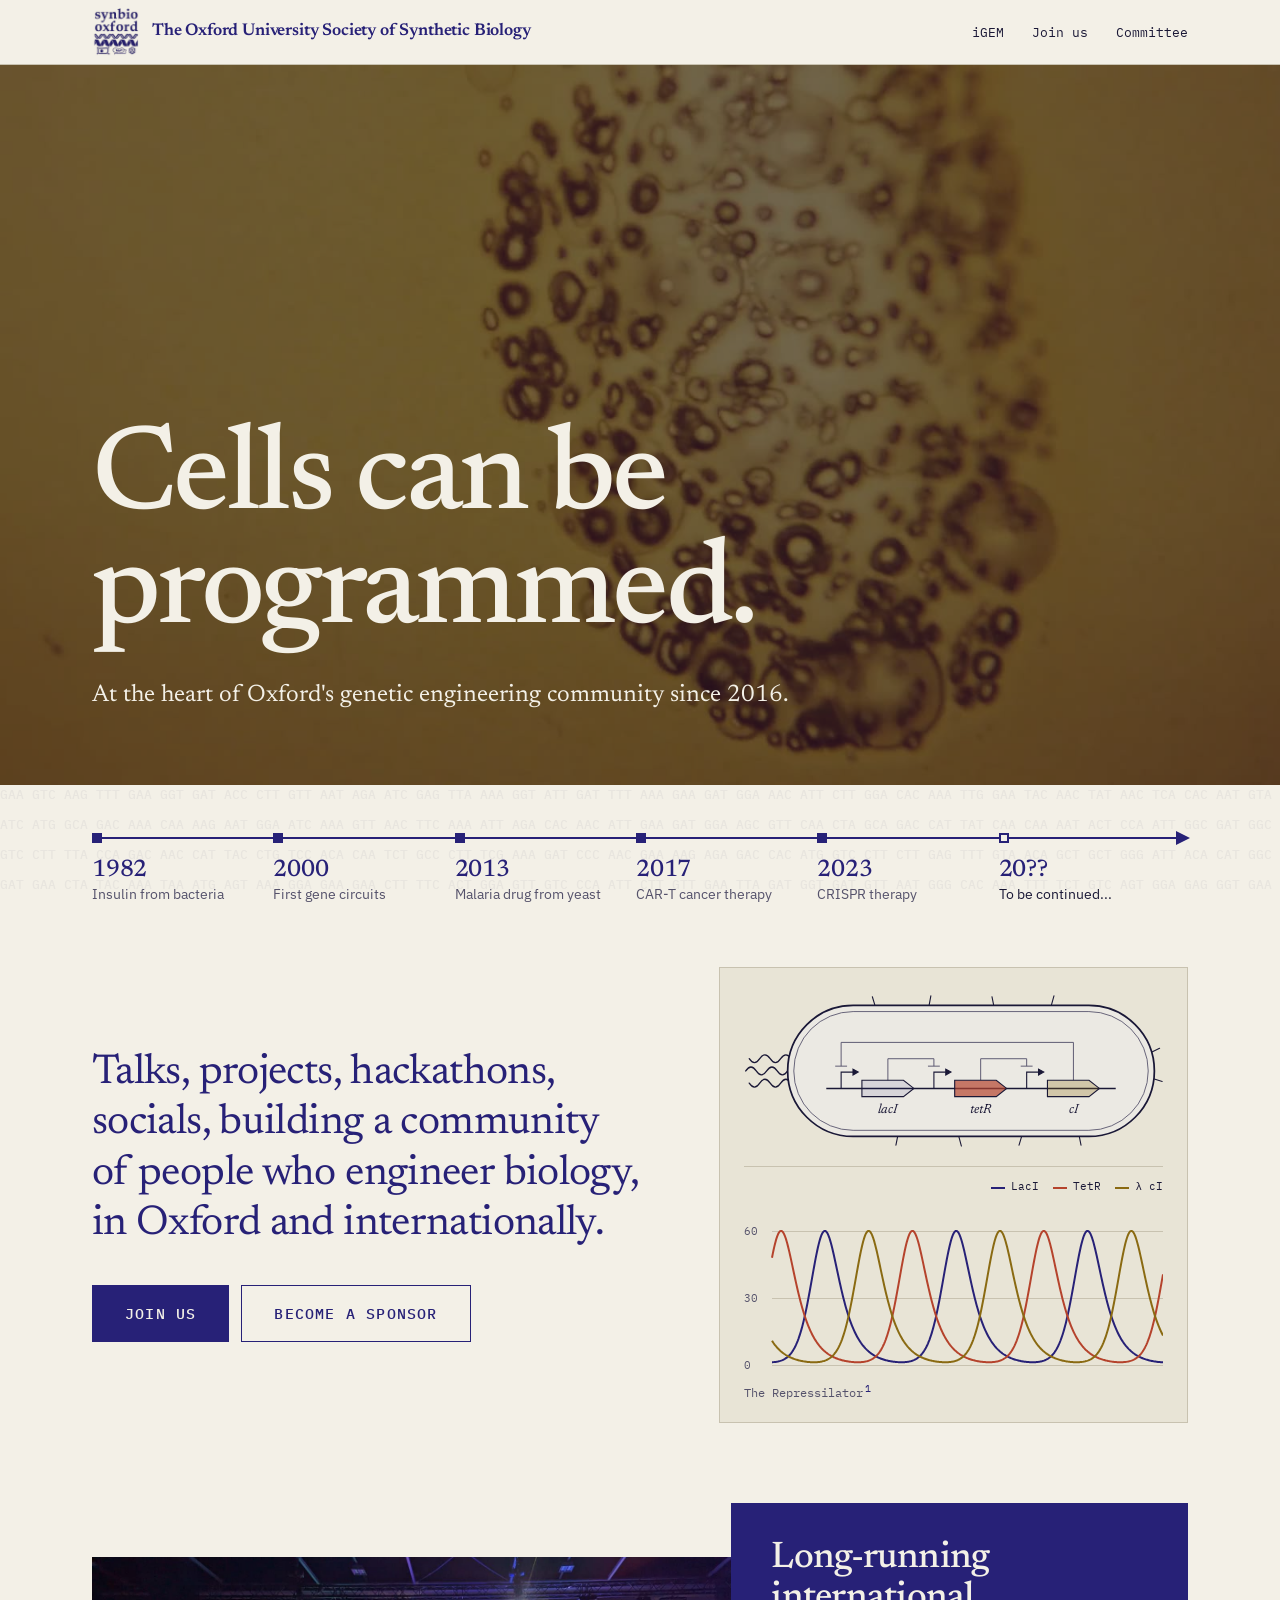
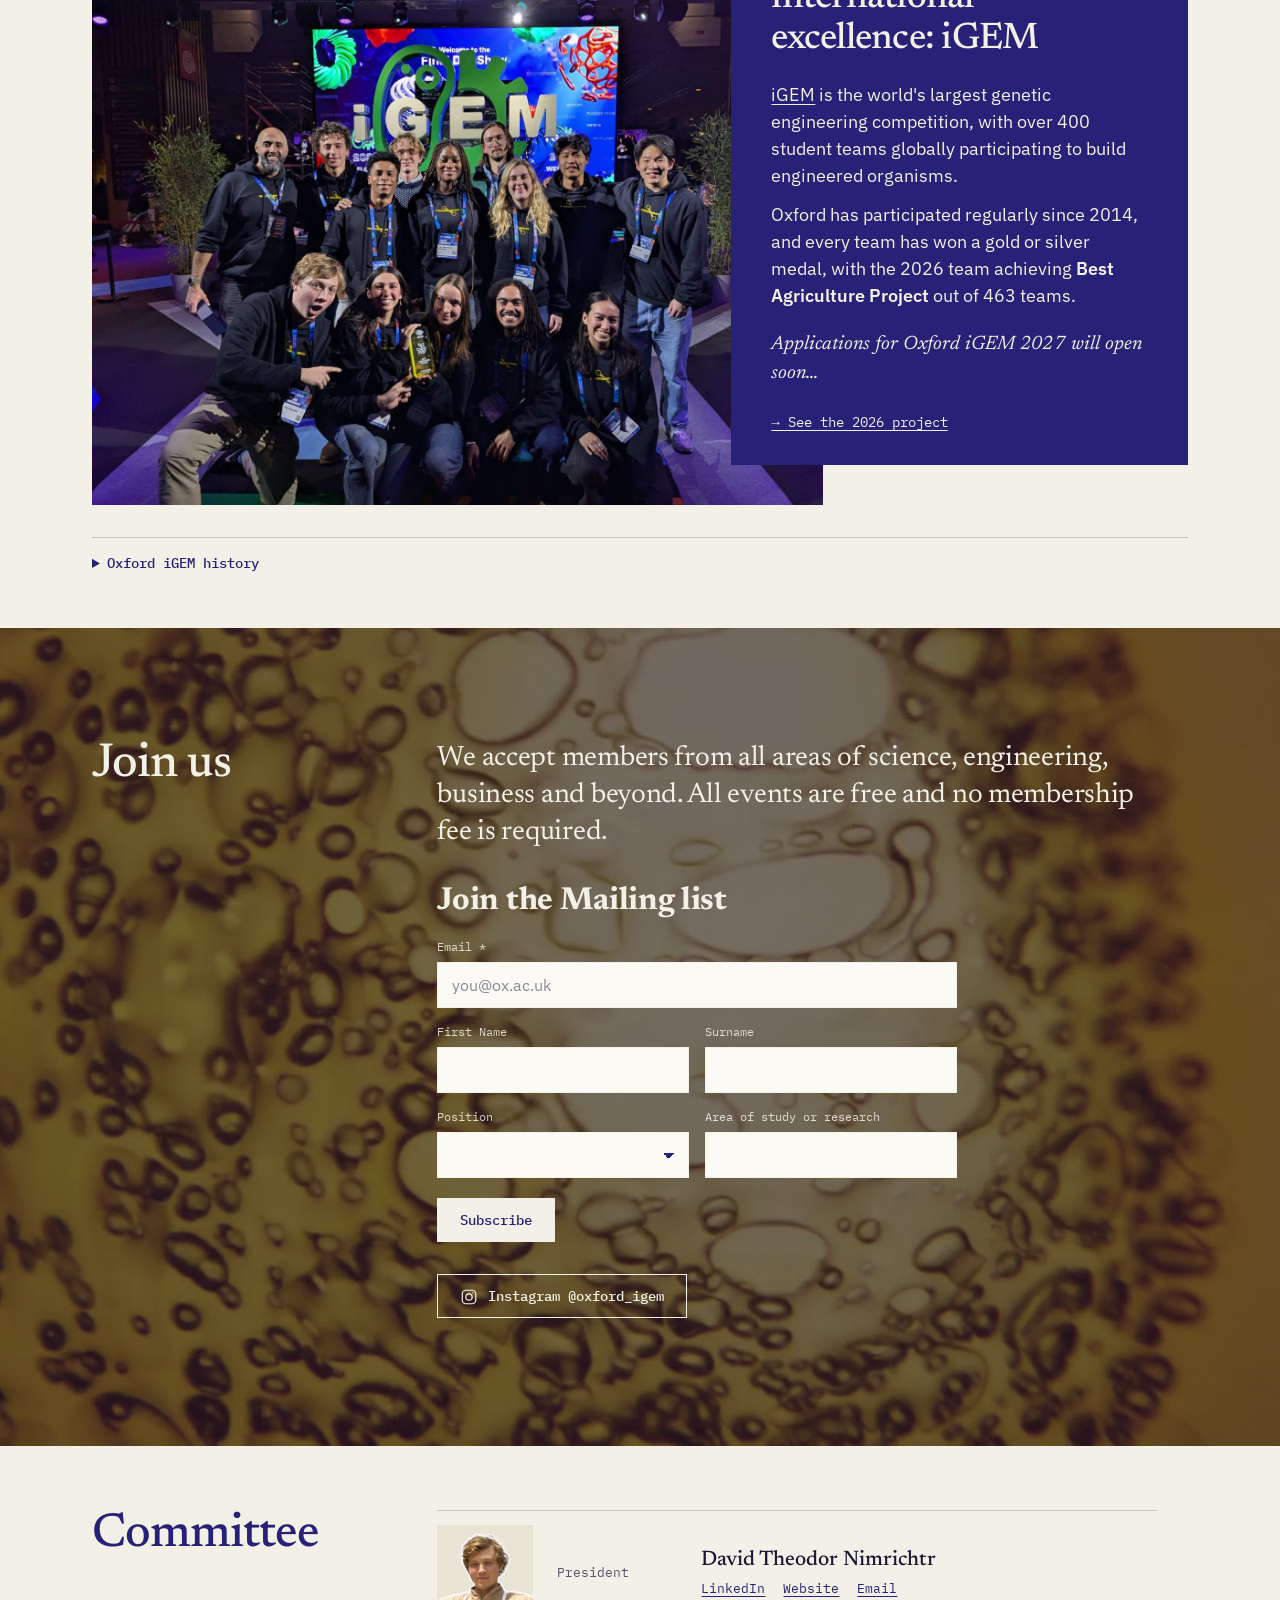
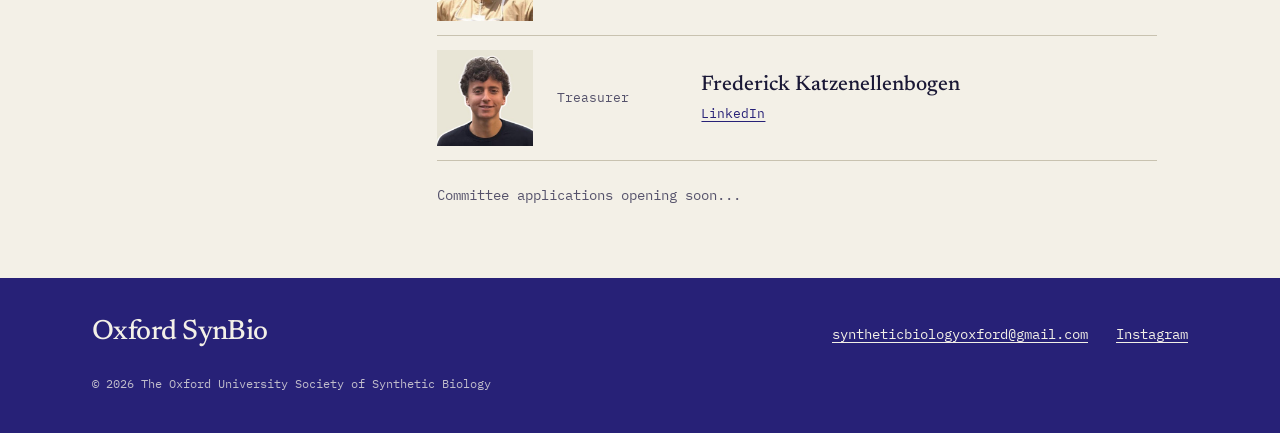
==== index.html @ 24c43929 "Add the President's email link Co-Authored-By: Claude Fable 5.2 <noreply@anthropic.com>" ====
<!doctype html>
<html lang="en-GB">
<head>
<meta charset="utf-8">
<meta name="viewport" content="width=device-width, initial-scale=1">
<title>Oxford SynBio | The Oxford University Society of Synthetic Biology</title>
<meta name="description" content="Oxford SynBio has been at the heart of Oxford's genetic engineering community since 2016. Talks, hackathons, socials and iGEM.">
<meta name="theme-color" content="#f3f0e7">
<meta property="og:title" content="Oxford SynBio">
<meta property="og:description" content="The Oxford University Society of Synthetic Biology.">
<meta property="og:type" content="website">
<meta property="og:url" content="https://oxfordsynbio.github.io/">
<meta property="og:image" content="https://oxfordsynbio.github.io/assets/img/logo.jpg">
<link rel="icon" href="assets/img/favicon.png">
<link rel="apple-touch-icon" href="assets/img/apple-touch-icon.png">
<link rel="preload" href="assets/fonts/newsreader-latin-wght-normal.woff2" as="font" type="font/woff2" crossorigin>
<link rel="stylesheet" href="styles.css">
</head>
<body>

<!-- Background: the gene for green fluorescent protein. See main.js. -->
<canvas id="genome" aria-hidden="true"></canvas>

<a class="skip" href="#main">Skip to content</a>

<header class="top" id="topbar">
  <div class="wrap top-in">
    <a class="brand" href="#top" aria-label="The Oxford University Society of Synthetic Biology, back to top">
      <img src="assets/img/logo.jpg" width="48" height="48" alt="">
      <span>The Oxford University Society of Synthetic Biology</span>
    </a>
    <nav aria-label="Sections">
      <a href="#igem">iGEM</a>
      <a href="#join">Join<span class="wide"> us</span></a>
      <a href="#committee">Committee</a>
    </nav>
  </div>
</header>

<main id="main">

<!-- ============================== HERO ============================== -->
<section class="band" id="top">
  <!-- The reel: seven short clips cut together, 14 seconds, no sound. Built from the footage in assets/stock-vids. -->
  <video class="band-video" autoplay muted loop playsinline preload="auto" poster="assets/video/reel-poster.jpg" aria-hidden="true" tabindex="-1">
    <source src="assets/video/reel-small.mp4" type="video/mp4" media="(max-width: 760px)">
    <source src="assets/video/reel.mp4" type="video/mp4">
  </video>
  <div class="hero wrap">
    <h1>Cells can be programmed.</h1>
    <p class="lede">At the heart of Oxford's genetic engineering community since 2016.</p>
  </div>
</section>

<!-- ============================== TIMELINE ============================== -->
<section class="timeline wrap">
  <ol class="ledger" aria-label="Milestones in engineered biology">
    <li><b>1982</b><span>Insulin from bacteria</span></li>
    <li><b>2000</b><span>First gene circuits</span></li>
    <li><b>2013</b><span>Malaria drug from yeast</span></li>
    <li><b>2017</b><span>CAR-T cancer therapy</span></li>
    <li><b>2023</b><span>CRISPR therapy</span></li>
    <li><b>20??</b><span>To be continued...</span></li>
  </ol>
</section>

<!-- ============================== WHAT WE DO ============================== -->
<section class="intro wrap">
  <div class="pitch">
    <p>Talks, projects, hackathons, socials, building a community of people who engineer biology, in Oxford and internationally.</p>
    <p class="pitch-actions">
      <a class="btn btn-solid btn-big" href="#join">Join us</a>
      <a class="btn btn-big" href="mailto:syntheticbiologyoxford@gmail.com?subject=Sponsoring%20Oxford%20SynBio">Become a sponsor</a>
    </p>
  </div>

  <!-- An E. coli cell carrying the repressilator, a three-gene clock. The plot below it is the real model, solved live by main.js. -->
  <figure class="fig" id="repressilator">
    <svg class="circuit" viewBox="0 0 480 190" role="img" aria-labelledby="circ-title">
      <title id="circ-title">An E. coli cell carrying a three-gene circuit: lacI switches off tetR, tetR switches off cI, and cI switches off lacI, so the cell oscillates.</title>
      <!-- flagella -->
      <g class="flagella">
        <path d="M54 81 q-6 -9 -12 0 t-12 0 t-12 0 t-12 0"/>
        <path d="M50 95 q-6 9 -12 0 t-12 0 t-12 0 t-12 0"/>
        <path d="M54 109 q-6 -9 -12 0 t-12 0 t-12 0 t-12 0"/>
      </g>
      <!-- pili -->
      <g class="pili">
        <path d="M150 20 l-3 -10"/><path d="M212 20 l2 -11"/><path d="M286 20 l-2 -10"/><path d="M352 20 l3 -11"/>
        <path d="M176 170 l-2 10"/><path d="M246 170 l3 11"/><path d="M318 170 l-3 10"/><path d="M384 170 l2 10"/>
        <path d="M466 74 l10 -5"/><path d="M469 104 l10 3"/>
      </g>
      <!-- cell: the fill follows the simulated LacI level -->
      <path class="cell-wall" d="M125 20 H395 A75 75 0 0 1 395 170 H125 A75 75 0 0 1 125 20 Z"/>
      <path class="cell-fill" id="cell-fill" d="M125 20 H395 A75 75 0 0 1 395 170 H125 A75 75 0 0 1 125 20 Z"/>
      <path class="cell-inner" d="M125 27 H395 A68 68 0 0 1 395 163 H125 A68 68 0 0 1 125 27 Z"/>
      <!-- the circuit inside it -->
      <g transform="translate(90 47) scale(0.85)">
        <g class="rep">
          <path d="M88 69 V40 H150 V50"/><path d="M142 50 H158"/>
          <path d="M213 69 V40 H275 V50"/><path d="M267 50 H283"/>
          <path d="M338 69 V18 H25 V50"/><path d="M17 50 H33"/>
        </g>
        <path class="dna" d="M5 80 H395"/>
        <g class="prom">
          <path d="M25 80 V58 H41"/><path class="head" d="M41 54 L48 58 L41 62 Z"/>
          <path d="M150 80 V58 H166"/><path class="head" d="M166 54 L173 58 L166 62 Z"/>
          <path d="M275 80 V58 H291"/><path class="head" d="M291 54 L298 58 L291 62 Z"/>
        </g>
        <path class="cds s0" data-gene="0" d="M53 69 H109 L123 80 L109 91 H53 Z"/>
        <path class="cds s1" data-gene="1" d="M178 69 H234 L248 80 L234 91 H178 Z"/>
        <path class="cds s2" data-gene="2" d="M303 69 H359 L373 80 L359 91 H303 Z"/>
        <path class="cds-line" d="M53 69 H109 L123 80 L109 91 H53 Z"/>
        <path class="cds-line" d="M178 69 H234 L248 80 L234 91 H178 Z"/>
        <path class="cds-line" d="M303 69 H359 L373 80 L359 91 H303 Z"/>
        <g class="gene">
          <text x="88" y="113">lacI</text>
          <text x="213" y="113">tetR</text>
          <text x="338" y="113">cI</text>
        </g>
      </g>
    </svg>

    <div class="plot">
      <div class="plot-head">
        <span class="legend">
          <span class="key k0">LacI</span>
          <span class="key k1">TetR</span>
          <span class="key k2">λ cI</span>
        </span>
      </div>
      <canvas id="trace" height="170" aria-hidden="true"></canvas>
    </div>
    <figcaption>The Repressilator<sup><a href="https://doi.org/10.1038/35002125" aria-label="Reference 1: the original paper">1</a></sup></figcaption>
  </figure>
</section>

<!-- ============================== iGEM ============================== -->
<section class="igem wrap" id="igem">
  <div class="igem-top">
    <img src="assets/img/igem/2026-team-jamboree.jpg" width="1600" height="1204" alt="The 2026 Oxford iGEM team in front of the iGEM stage in Paris, holding the Best Agriculture Project trophy" loading="lazy">
    <div class="igem-card">
      <h2>Long-running international excellence: iGEM</h2>
      <p><a href="https://igem.org">iGEM</a> is the world's largest genetic engineering competition, with over 400 student teams globally participating to build engineered organisms.</p>
      <p>Oxford has participated regularly since 2014, and every team has won a gold or silver medal, with the 2026 team achieving <b>Best Agriculture Project</b> out of 463 teams.</p>
      <p class="igem-soon"><em>Applications for Oxford iGEM 2027 will open soon...</em></p>
      <p class="linkrow">
        <a href="https://2026.igem.wiki/oxford">→ See the 2026 project</a>
      </p>
    </div>
  </div>

  <!--
    RESULTS, newest first. One <tr> per team. Medals and prizes are taken from
    iGEM's own records (jamboree.igem.org/YEAR/results and old.igem.org/Results).
  -->
  <details class="history">
    <summary>Oxford iGEM history</summary>
    <table>
      <thead>
        <tr><th scope="col">Year</th><th scope="col">Project</th><th scope="col">Result</th></tr>
      </thead>
      <tbody>
        <tr><th scope="row">2026</th><td><a href="https://2026.igem.wiki/oxford/">NECTAR</a><span>A programmable RNA pesticide to protect honey bees from Varroa mites.</span></td><td>Silver medal<b>Best Agriculture Project</b></td></tr>
        <tr><th scope="row">2025</th><td><a href="https://2025.igem.wiki/oxford/">CASPER</a><span>A platform to detect and kill antibiotic-resistant bacteria.</span></td><td>Silver medal</td></tr>
        <tr><th scope="row">2024</th><td><a href="https://2024.igem.wiki/oxford/">OneRing</a><span>A plasmid that spreads between bacteria and kills the antibiotic-resistant ones.</span></td><td>Gold medal</td></tr>
        <tr><th scope="row">2023</th><td><a href="https://2023.igem.wiki/oxford/">Bac2Glow</a><span>A protein biosensor that lights up when drinking water is contaminated.</span></td><td>Silver medal</td></tr>
        <tr><th scope="row">2019</th><td><a href="https://2019.igem.org/Team:Oxford">ProQuorum</a><span>A probiotic that senses <i>C. difficile</i> and kills it.</span></td><td>Gold medal</td></tr>
        <tr><th scope="row">2018</th><td><a href="https://2018.igem.org/Team:Oxford">miBiome</a><span>An engineered probiotic to treat inflammatory bowel disease.</span></td><td>Gold medal<b>Best Therapeutics Project</b></td></tr>
        <tr><th scope="row">2017</th><td><a href="https://2017.igem.org/Team:Oxford">See cruzi</a><span>A cheap, portable test for Chagas disease.</span></td><td>Gold medal<b>Best Diagnostics Project</b></td></tr>
        <tr><th scope="row">2016</th><td><a href="https://2016.igem.org/Team:Oxford">Cure for Cu</a><span>A probiotic that mops up copper, to treat Wilson's disease.</span></td><td>Gold medal</td></tr>
        <tr><th scope="row">2015</th><td><a href="https://2015.igem.org/Team:Oxford">Oxford 2015</a><span><i>E. coli</i> that secrete proteins to break up biofilms and kill the bacteria inside.</span></td><td>Gold medal</td></tr>
        <tr><th scope="row">2014</th><td><a href="https://2014.igem.org/Team:Oxford">DCMation</a><span>Bacteria that detect and break down the solvent dichloromethane.</span></td><td>Gold medal</td></tr>
      </tbody>
    </table>
  </details>
</section>

<!-- ============================== JOIN ============================== -->
<section class="band" id="join">
  <!-- A second reel: six clips, 12 seconds, no sound. It shares the two microscope clips and the milk with the first. Built from the footage in assets/stock-vids. -->
  <video class="band-video" data-lazy muted loop playsinline preload="none" poster="assets/video/reel-join-poster.jpg" aria-hidden="true" tabindex="-1">
    <source src="assets/video/reel-join-small.mp4" type="video/mp4" media="(max-width: 760px)">
    <source src="assets/video/reel-join.mp4" type="video/mp4">
  </video>
<div class="sec wrap">
  <header class="sec-head">
    <h2>Join us</h2>
  </header>
  <div class="sec-body">
    <p class="big">We accept members from all areas of science, engineering, business and beyond. All events are free and no membership fee is required.</p>

    <!--
      MAILCHIMP SIGNUP
      main.js sends this form to Mailchimp in the background and shows the
      answer here, without leaving the page. data-fid is the f_id value from
      Mailchimp's embedded form code (Audience, Signup forms, Embedded form).
      data-mc on each field is its name in that embedded form.
      Only the email is required (marked with an asterisk). If the background request cannot be made,
      the form opens our Mailchimp signup page with the answers filled in.
    -->
    <h3 class="form-title">Join the Mailing list</h3>
    <form class="signup" id="signup" action="https://synbio-oxford.us9.list-manage.com/subscribe" method="get" data-fid="0060d7e3f0">
      <input type="hidden" name="u" value="13b0c7a3decafeca4acfd47f6">
      <input type="hidden" name="id" value="699d2ef197">
      <div class="field wide">
        <label for="su-email">Email *</label>
        <input type="email" id="su-email" name="MERGE0" data-mc="EMAIL" required autocomplete="email" placeholder="you@ox.ac.uk">
      </div>
      <div class="field">
        <label for="su-first">First Name</label>
        <input type="text" id="su-first" name="MERGE1" data-mc="FNAME" autocomplete="given-name" maxlength="80">
      </div>
      <div class="field">
        <label for="su-last">Surname</label>
        <input type="text" id="su-last" name="MERGE2" data-mc="LNAME" autocomplete="family-name" maxlength="80">
      </div>
      <div class="field">
        <label for="su-position">Position</label>
        <select id="su-position" name="MERGE3" data-mc="MMERGE3">
          <option value="" selected></option>
          <option>Undergraduate</option>
          <option>Master's student</option>
          <option>DPhil student</option>
          <option>Postdoc</option>
          <option>Academic or research staff</option>
          <option>Other</option>
        </select>
      </div>
      <div class="field">
        <label for="su-area">Area of study or research</label>
        <input type="text" id="su-area" name="MERGE4" data-mc="MMERGE4" maxlength="120">
      </div>
      <div class="field wide signup-end">
        <button class="btn btn-solid" type="submit">Subscribe</button>
      </div>
      <p class="signup-msg wide" id="signup-msg" role="status" aria-live="polite"></p>
    </form>

    <p class="join-links">
      <!-- WHATSAPP: switched off until there is an invite link. To switch it on, put the link in
           the href below (WhatsApp: Group info, Invite via link) and delete the two marker lines
           around the button (this comment's first line and the closing line after the button).
      <a class="btn" href="https://chat.whatsapp.com/REPLACE-WITH-INVITE-CODE"><svg viewBox="0 0 24 24" aria-hidden="true"><path d="M12 3a9 9 0 0 0 -7.7 13.6L3 21l4.6 -1.2A9 9 0 1 0 12 3z"/><path d="M9 8.3c-.4 2.7 3.3 6.9 6.5 6.9l1 -1.4 -1.9 -1.2 -.9 .7c-1 -.5 -1.9 -1.5 -2.4 -2.5l.8 -.8 -1.2 -2z"/></svg>WhatsApp group</a>
      -->
      <a class="btn" href="https://www.instagram.com/oxford_igem/"><svg viewBox="0 0 24 24" aria-hidden="true"><rect x="3" y="3" width="18" height="18" rx="5"/><circle cx="12" cy="12" r="4.2"/><circle class="dot" cx="17.3" cy="6.7" r="1"/></svg>Instagram @oxford_igem</a>
    </p>
  </div>
</div>
</section>

<!-- ============================== COMMITTEE ============================== -->
<section class="sec wrap" id="committee">
  <header class="sec-head">
    <h2>Committee</h2>
  </header>
  <div class="sec-body">
    <!--
      HOW TO EDIT
      One <div class="row"> per person: a square photo from assets/img/people/,
      the role, the name, and a line of links (leave out any that do not apply).
    -->
    <dl class="roster">
      <div class="row">
        <img src="assets/img/people/david-theodor-nimrichtr.jpg" width="320" height="320" alt="" loading="lazy">
        <dt>President</dt>
        <dd><b>David Theodor Nimrichtr</b><span><a href="https://www.linkedin.com/in/david-theodor-nimrichtr">LinkedIn</a><a href="https://theo.nimrichtr.cz">Website</a><a href="mailto:david.nimrichtr@imm.ox.ac.uk">Email</a></span></dd>
      </div>
      <div class="row">
        <img src="assets/img/people/frederick-katzenellenbogen.jpg" width="320" height="320" alt="" loading="lazy">
        <dt>Treasurer</dt>
        <dd><b>Frederick Katzenellenbogen</b><span><a href="https://www.linkedin.com/in/freddie-katzenellenbogen-49714a2b7">LinkedIn</a></span></dd>
      </div>
    </dl>
    <p class="soon">Committee applications opening soon...</p>
  </div>
</section>

</main>

<footer class="foot">
  <div class="wrap foot-in">
    <p class="foot-name">Oxford SynBio</p>
    <p class="foot-links">
      <a href="mailto:syntheticbiologyoxford@gmail.com">syntheticbiologyoxford@gmail.com</a>
      <a href="https://www.instagram.com/oxford_igem/">Instagram</a>
    </p>
    <p class="fine">© 2026 The Oxford University Society of Synthetic Biology</p>
  </div>
</footer>

<script src="main.js" defer></script>
</body>
</html>
---- styles.css ----
/*
  Oxford SynBio

  Design decisions, so the next person does not have to guess:

  Palette   paper   #f3f0e7  page background, the colour of LB agar
            panel   #e8e4d6  figure backgrounds
            rule    #c8c2b0  hairlines
            ink     #1a1836  body text
            blue    #272177  the blue of the society logo: headings, links, buttons, bands
            red     #b5432c  second data series (TetR), and error messages
            ochre   #8a6a12  third data series (cI), and nothing else
  Type      Newsreader for headings, IBM Plex Sans for text,
            IBM Plex Mono for labels and anything that reads like a sequence.
  Corners   square everywhere. The bacterium is the one exception, because it is one.
  Depth     none. Hairlines, spacing and solid colour separate things.
  Motion    the video reel behind the hero and the join section, the live plot
            and cell in the hero, and the gene behind the page, which is
            translated into protein where the pointer passes over it.
  Icons     two, drawn for this site: Instagram and WhatsApp, on their buttons.
  Spacing   multiples of 8px.
*/

@font-face { font-family: "Newsreader"; src: url("assets/fonts/newsreader-latin-wght-normal.woff2") format("woff2"); font-weight: 200 800; font-style: normal; font-display: swap; }
@font-face { font-family: "Newsreader"; src: url("assets/fonts/newsreader-latin-wght-italic.woff2") format("woff2"); font-weight: 200 800; font-style: italic; font-display: swap; }
@font-face { font-family: "IBM Plex Sans"; src: url("assets/fonts/ibm-plex-sans-latin-400-normal.woff2") format("woff2"); font-weight: 400; font-display: swap; }
@font-face { font-family: "IBM Plex Sans"; src: url("assets/fonts/ibm-plex-sans-latin-600-normal.woff2") format("woff2"); font-weight: 600; font-display: swap; }
@font-face { font-family: "IBM Plex Mono"; src: url("assets/fonts/ibm-plex-mono-latin-400-normal.woff2") format("woff2"); font-weight: 400; font-display: swap; }
@font-face { font-family: "IBM Plex Mono"; src: url("assets/fonts/ibm-plex-mono-latin-500-normal.woff2") format("woff2"); font-weight: 500; font-display: swap; }

:root {
  --paper: #f3f0e7;
  --panel: #e8e4d6;
  --rule: #c8c2b0;
  --ink: #1a1836;
  --ink-soft: #55526b;
  --blue: #272177;
  --red: #b5432c;
  --ochre: #8a6a12;
  --gutter: 32px;

  --serif: "Newsreader", "Iowan Old Style", Georgia, serif;
  --sans: "IBM Plex Sans", "Helvetica Neue", Arial, sans-serif;
  --mono: "IBM Plex Mono", ui-monospace, Menlo, Consolas, monospace;
}

*, *::before, *::after { box-sizing: border-box; }

html { scroll-behavior: smooth; -webkit-text-size-adjust: 100%; }
@media (prefers-reduced-motion: reduce) { html { scroll-behavior: auto; } }

body {
  margin: 0;
  background: var(--paper);
  color: var(--ink);
  font: 400 17px/1.6 var(--sans);
}

img, svg, canvas { display: block; max-width: 100%; }
img { height: auto; }

/* the gene behind the page: fixed to the window, drawn by main.js */
#genome { position: fixed; top: 0; left: 0; width: 100%; height: 100%; max-width: none; z-index: -1; pointer-events: none; }

a { color: var(--blue); text-decoration-thickness: 1px; text-underline-offset: 3px; }
a:hover { color: var(--ink); text-decoration-thickness: 2px; }
:focus-visible { outline: 2px solid var(--blue); outline-offset: 3px; }

b { font-weight: 600; }

.wrap { max-width: 1160px; margin: 0 auto; padding-left: var(--gutter); padding-right: var(--gutter); }

.skip { position: absolute; left: -999px; top: 0; background: var(--blue); color: var(--paper); padding: 8px 16px; z-index: 20; }
.skip:focus { left: 0; }

/* ---------- top bar ---------- */

.top {
  position: sticky; top: 0; z-index: 10;
  background: var(--paper);
  border-bottom: 1px solid var(--rule);
  transition: transform 0.2s ease-out;
}
/* main.js adds this while the page is being scrolled down, and removes it on the way back up */
.top.away { transform: translateY(-100%); }
@media (prefers-reduced-motion: reduce) { .top { transition: none; } }
.top-in { display: flex; align-items: center; justify-content: space-between; gap: 24px; min-height: 64px; }

.brand { display: flex; align-items: center; gap: 12px; text-decoration: none; color: var(--blue); flex: none; }
.brand img { width: 48px; height: 48px; mix-blend-mode: multiply; }
.brand span { font: 600 17px/1.15 var(--serif); letter-spacing: -0.01em; }
.brand br { display: none; }

.top nav { display: flex; gap: 28px; font: 400 13px/1 var(--mono); }
.top nav a { color: var(--ink); text-decoration: none; padding: 8px 0; white-space: nowrap; }
.top nav a:hover { color: var(--blue); text-decoration: underline; }

/* ---------- buttons ---------- */

.btn {
  display: inline-block;
  padding: 14px 22px;
  border: 1px solid var(--blue); border-radius: 0;
  background: transparent; color: var(--blue);
  font: 500 14px/1 var(--mono);
  text-decoration: none;
}
.btn:hover { background: var(--panel); color: var(--blue); }
.btn-solid { background: var(--blue); color: var(--paper); }
.btn-solid:hover { background: var(--ink); border-color: var(--ink); color: var(--paper); }
button.btn { cursor: pointer; }

/* ---------- bands: a section with the video reel behind it, under a flat blue wash ---------- */

.band { position: relative; isolation: isolate; overflow: hidden; background: var(--ink); color: var(--paper); scroll-margin-top: 64px; }
.band-video { position: absolute; top: 0; left: 0; width: 100%; height: 100%; max-width: none; object-fit: cover; z-index: -2; }
/* a flat dark wash so light text reads on every clip, bright or dark */
.band::before { content: ""; position: absolute; top: 0; right: 0; bottom: 0; left: 0; background: var(--ink); opacity: 0.5; z-index: -1; }
.band h1, .band h2 { color: var(--paper); }
.band :focus-visible { outline-color: var(--paper); }
.band .sec::before { display: none; }
/* extra height so the footage behind the join form has room to be seen */
.band .sec { padding-top: 112px; padding-bottom: 128px; }
.band + .sec::before { display: none; }

/* ---------- hero: the reel, and the title over it ---------- */

.hero {
  display: flex; flex-direction: column; justify-content: flex-end;
  min-height: min(80vh, 780px);
  padding-top: 120px;
  padding-bottom: 72px;
}

h1 {
  margin: 0;
  font: 500 clamp(52px, 9.4vw, 132px)/0.95 var(--serif);
  letter-spacing: -0.03em;
  color: var(--blue);
  text-wrap: balance;
}

.lede { margin: 28px 0 0; max-width: 30em; font: 400 clamp(19px, 2vw, 24px)/1.4 var(--serif); }

/* ---------- hero figure: E. coli carrying the repressilator ---------- */

.fig { margin: 0; }
.fig figcaption { margin-top: 12px; font: 400 12px/1.4 var(--mono); color: var(--ink-soft); }
.fig figcaption sup { font-size: 0.8em; line-height: 0; }
.fig figcaption a { text-decoration: none; padding: 0 2px; }
#repressilator { border: 1px solid var(--rule); background: var(--panel); padding: 20px 24px 20px; }

.circuit { width: 100%; height: auto; }
.circuit .flagella path { stroke: var(--ink); stroke-width: 1.5; fill: none; stroke-linecap: round; }
.circuit .pili path { stroke: var(--ink); stroke-width: 1.25; stroke-linecap: round; }
.circuit .cell-wall { fill: var(--paper); stroke: var(--ink); stroke-width: 2; }
.circuit .cell-fill { fill: var(--blue); fill-opacity: 0.08; }
.circuit .cell-inner { fill: none; stroke: var(--ink-soft); stroke-width: 1; }
.circuit .dna { stroke: var(--ink); stroke-width: 2; fill: none; }
.circuit .rep path { stroke: var(--ink-soft); stroke-width: 1.25; fill: none; }
.circuit .prom path { stroke: var(--ink); stroke-width: 1.5; fill: none; }
.circuit .prom .head { fill: var(--ink); }
.circuit .cds { stroke: none; fill-opacity: 0.6; }
.circuit .cds-line { fill: none; stroke: var(--ink); stroke-width: 1.5; }
.circuit .s0 { fill: var(--blue); }
.circuit .s1 { fill: var(--red); }
.circuit .s2 { fill: var(--ochre); }
.circuit .gene text { font: italic 400 18px var(--serif); fill: var(--ink); text-anchor: middle; }

.plot { margin-top: 12px; border-top: 1px solid var(--rule); padding-top: 12px; }
.plot-head { display: flex; flex-wrap: wrap; justify-content: space-between; gap: 4px 16px; font: 400 11px/1.4 var(--mono); color: var(--ink-soft); }
.legend { display: flex; gap: 14px; margin-left: auto; color: var(--ink); }
.key { white-space: nowrap; }
.key::before { content: ""; display: inline-block; width: 14px; height: 2px; margin-right: 6px; vertical-align: middle; background: currentColor; }
.k0::before { background: var(--blue); }
.k1::before { background: var(--red); }
.k2::before { background: var(--ochre); }
#trace { width: 100%; height: 170px; margin-top: 8px; }

/* ---------- intro: what we do, the figure, and the timeline ---------- */

.intro {
  display: grid;
  grid-template-columns: minmax(0, 6fr) minmax(0, 5fr);
  gap: 56px 64px;
  align-items: center;
  padding-top: 64px;
  padding-bottom: 16px;
}
.pitch p { margin: 0 0 36px; font: 400 clamp(26px, 3.3vw, 42px)/1.2 var(--serif); letter-spacing: -0.015em; color: var(--blue); text-wrap: balance; }
.pitch .pitch-actions { display: flex; flex-wrap: wrap; gap: 12px; margin: 0; font: inherit; letter-spacing: 0; }
.btn-big { padding: 20px 32px; font: 500 15px/1 var(--mono); letter-spacing: 0.08em; text-transform: uppercase; }

/* ---------- timeline: an arrow through what engineered biology has done, and what comes next ---------- */

.timeline { padding-top: 52px; }
.ledger {
  position: relative;
  list-style: none; margin: 0; padding: 18px 28px 0 0;
  display: grid; grid-template-columns: repeat(6, minmax(0, 1fr)); gap: 20px;
  border-top: 2px solid var(--blue);
}
/* the arrowhead at the right-hand end of the line */
.ledger::after { content: ""; position: absolute; top: -8px; right: -2px; border-left: 14px solid var(--blue); border-top: 7px solid transparent; border-bottom: 7px solid transparent; }
.ledger li { position: relative; font-size: 14px; line-height: 1.35; color: var(--ink-soft); }
/* a tick on the line for each date; the last one is hollow because it has not happened yet */
.ledger li::before { content: ""; position: absolute; top: -24px; left: 0; width: 10px; height: 10px; background: var(--blue); }
.ledger li:last-child::before { background: var(--paper); border: 2px solid var(--blue); }
.ledger li:last-child span { color: var(--ink); }
.ledger b { display: block; font: 500 24px/1.15 var(--serif); letter-spacing: -0.01em; color: var(--blue); }

/* ---------- section headings ---------- */

h2 { margin: 0; font: 500 clamp(34px, 4vw, 48px)/1.05 var(--serif); letter-spacing: -0.02em; color: var(--blue); }

/* ---------- iGEM: one photo with a card of text over its corner ---------- */

.igem { padding-top: 64px; padding-bottom: 40px; scroll-margin-top: 64px; }
.igem-top { display: grid; grid-template-columns: repeat(12, minmax(0, 1fr)); align-items: end; }
.igem-top img { grid-column: 1 / 9; grid-row: 1; width: 100%; aspect-ratio: 4 / 3; object-fit: cover; background: var(--panel); }
.igem-card {
  grid-column: 8 / 13; grid-row: 1; position: relative;
  margin-bottom: 40px; padding: 36px 40px 32px;
  background: var(--blue); color: var(--paper);
}
.igem-card h2 { color: var(--paper); margin-bottom: 20px; font-size: clamp(28px, 2.9vw, 38px); line-height: 1.1; text-wrap: balance; }
.igem-card em { font: italic 400 1.08em/1 var(--serif); }
.igem-card .igem-soon { margin-top: 20px; }
.igem-card .igem-soon em { line-height: 1.35; }
.igem-card p { margin: 0 0 12px; font-size: 18px; line-height: 1.5; }
.igem-card b { font-weight: 600; }
.igem-card a { color: var(--paper); }
.igem-card a:hover { color: var(--paper); text-decoration-thickness: 2px; }
.igem-card :focus-visible { outline-color: var(--paper); }
.linkrow { display: flex; flex-wrap: wrap; gap: 8px 28px; margin: 24px 0 0 !important; font: 400 14px/1.5 var(--mono) !important; }

/* the list of every team, folded away */
.history { margin-top: 32px; border-top: 1px solid var(--rule); }
.history summary { cursor: pointer; padding: 16px 0; font: 500 14px/1.3 var(--mono); color: var(--blue); }
.history summary:hover { text-decoration: underline; }
.history table { width: 100%; border-collapse: collapse; border-top: 1px solid var(--rule); }
.history thead { position: absolute; width: 1px; height: 1px; overflow: hidden; clip-path: inset(50%); }
.history tbody th, .history td { padding: 12px 0; border-bottom: 1px solid var(--rule); text-align: left; vertical-align: top; }
.history tbody tr:last-child th, .history tbody tr:last-child td { border-bottom: 0; }
.history tbody th { width: 80px; font: 500 13px/1.7 var(--mono); color: var(--ink-soft); }
.history td a { font: 500 20px/1.25 var(--serif); }
.history td span { display: block; margin-top: 2px; font-size: 15px; line-height: 1.45; color: var(--ink-soft); }
.history td:last-child { width: 240px; padding-left: 24px; font: 400 13px/1.7 var(--mono); }
.history td b { display: block; font-weight: 500; color: var(--blue); }

/* ---------- sections: heading on the left, content on the right ---------- */

.sec {
  display: grid;
  grid-template-columns: minmax(0, 3fr) minmax(0, 8fr);
  gap: 64px;
  padding-top: 64px;
  padding-bottom: 72px;
  position: relative;
  scroll-margin-top: 64px;
}
/* the rule above each section, kept inside the page gutters */
.sec::before { content: ""; position: absolute; top: 0; left: var(--gutter); right: var(--gutter); border-top: 1px solid var(--ink); }

.sec-head { align-self: start; }
.sec-body { max-width: 720px; }
.sec-body > :first-child { margin-top: 0; }
.sec-body p { margin: 0 0 20px; }

.big { font: 400 clamp(22px, 2.5vw, 28px)/1.32 var(--serif); letter-spacing: -0.01em; margin-bottom: 32px !important; text-wrap: pretty; }

/* ---------- join ---------- */

.form-title { margin: 0 0 20px; font: 700 clamp(26px, 2.6vw, 32px)/1.15 var(--serif); letter-spacing: -0.01em; }

.signup { display: grid; grid-template-columns: repeat(2, minmax(0, 1fr)); gap: 16px; max-width: 520px; }
.signup .wide { grid-column: 1 / -1; }
.signup label { display: block; margin-bottom: 6px; font: 400 12px/1.4 var(--mono); color: var(--ink-soft); }
.signup input[type="email"], .signup input[type="text"], .signup select {
  width: 100%; min-width: 0; height: 46px;
  padding: 0 14px;
  border: 1px solid var(--blue); border-radius: 0;
  background: #fbfaf5; color: var(--ink);
  font: 400 16px/1.2 var(--sans);
}
.signup select { appearance: none; -webkit-appearance: none; padding-right: 36px;
  background-image: linear-gradient(45deg, transparent 50%, var(--blue) 50%), linear-gradient(135deg, var(--blue) 50%, transparent 50%);
  background-position: calc(100% - 19px) 20px, calc(100% - 13px) 20px; background-size: 6px 6px; background-repeat: no-repeat; }
.signup input::placeholder { color: #8b8899; }
.signup-end { display: flex; flex-wrap: wrap; align-items: center; gap: 12px 20px; margin-top: 4px; }
.signup-msg { margin: 0 !important; font-size: 15px; line-height: 1.45; }
.signup-msg:empty { display: none; }
.signup-msg.bad { color: var(--red); }
.signup.busy button { opacity: 0.6; cursor: progress; }
.signup-done { margin: 0; padding: 16px 18px; border: 1px solid var(--blue); background: #fbfaf5; max-width: 520px; }

.join-links { display: flex; flex-wrap: wrap; gap: 12px; margin: 32px 0 0 !important; }
/* the two small drawings on the Instagram and WhatsApp buttons */
.btn svg { display: inline-block; width: 18px; height: 18px; margin: -4px 10px -4px 0; vertical-align: middle; fill: none; stroke: currentColor; stroke-width: 1.6; stroke-linejoin: round; }
.btn svg .dot { fill: currentColor; stroke: none; }

/* the join form sits on the video band, so its controls are light on dark */
.band .signup label { color: var(--paper); opacity: 0.85; }
.band .signup input[type="email"], .band .signup input[type="text"], .band .signup select { border-color: var(--paper); }
.band .btn { border-color: var(--paper); color: var(--paper); }
.band .btn:hover { background: var(--paper); color: var(--blue); }
.band .btn-solid { background: var(--paper); color: var(--blue); }
.band .btn-solid:hover { background: var(--panel); border-color: var(--panel); color: var(--blue); }
.band .signup-msg.bad { color: #ffc2b3; }
.band .signup-done { border-color: var(--paper); color: var(--ink); }

/* ---------- committee ---------- */

.roster { margin: 0 0 24px; border-top: 1px solid var(--rule); }
.row {
  display: grid; grid-template-columns: 200px 1fr; gap: 24px; align-items: center;
  padding: 14px 0;
  border-bottom: 1px solid var(--rule);
}
.row:has(img) { grid-template-columns: 96px 120px 1fr; }
.row img { width: 96px; height: 96px; object-fit: cover; background: var(--panel); }
.row dt { font: 400 13px/1.4 var(--mono); color: var(--ink-soft); }
.row dd { margin: 0; }
.row dd b { display: block; font: 500 21px/1.3 var(--serif); }
.row dd span { display: flex; flex-wrap: wrap; gap: 4px 18px; margin-top: 4px; font: 400 13px/1.5 var(--mono); color: var(--ink-soft); }
.soon { margin: 0 !important; font: 400 14px/1.5 var(--mono); color: var(--ink-soft); }

/* ---------- footer ---------- */

.foot { background: var(--blue); color: var(--paper); }
.foot-in { display: flex; flex-wrap: wrap; align-items: baseline; justify-content: space-between; gap: 12px 32px; padding-top: 40px; padding-bottom: 40px; }
.foot p { margin: 0; }
.foot a { color: var(--paper); }
.foot a:hover { color: var(--paper); text-decoration-thickness: 2px; }
.foot :focus-visible { outline-color: var(--paper); }
.foot-name { font: 500 28px/1 var(--serif); letter-spacing: -0.02em; }
.foot-links { display: flex; flex-wrap: wrap; gap: 8px 28px; font: 400 14px/1.5 var(--mono); }
.fine { flex-basis: 100%; margin-top: 16px !important; font: 400 12px/1.6 var(--mono); opacity: 0.75; overflow-wrap: anywhere; }

/* ---------- small screens ---------- */

@media (max-width: 920px) {
  .hero { min-height: min(72vh, 620px); padding-top: 96px; padding-bottom: 48px; }
  .intro { grid-template-columns: 1fr; gap: 40px; padding-top: 48px; padding-bottom: 0; }
  .igem { padding-top: 48px; padding-bottom: 48px; }
  .igem-top { display: block; }
  .igem-card { margin: 0; padding: 28px 24px 24px; }
  .sec { grid-template-columns: 1fr; gap: 24px; padding-top: 44px; padding-bottom: 52px; }
  .band .sec { padding-top: 72px; padding-bottom: 88px; }
}

@media (max-width: 760px) {
  :root { --gutter: 16px; }
  .brand img { width: 40px; height: 40px; }
  .top-in { gap: 12px; }
  .top nav .wide { display: none; }   /* the menu says "Join" on phones so the society name has room */
  .brand { gap: 10px; flex: 1 1 auto; min-width: 0; }
  .brand span { font-size: 12.5px; max-width: 13.5em; }
  .top nav { gap: 14px; flex: none; font-size: 12px; }
  #repressilator { padding: 14px 16px 14px; }
  #trace { height: 140px; }
  .legend { gap: 10px; }
  /* on a phone the arrow runs down the page instead of across it */
  .timeline { padding-top: 36px; }
  .ledger { grid-template-columns: 1fr; gap: 10px; padding: 0 0 26px 18px; border-top: 0; border-left: 2px solid var(--blue); }
  .ledger::after { top: auto; right: auto; bottom: -2px; left: -8px; border-left: 7px solid transparent; border-right: 7px solid transparent; border-top: 14px solid var(--blue); border-bottom: 0; }
  .ledger li { display: flex; align-items: baseline; gap: 10px; }
  .ledger li::before { top: 7px; left: -24px; }
  .ledger b { font-size: 19px; min-width: 2.6em; }
  .row { grid-template-columns: 1fr; gap: 2px; }
  .row:has(img) { grid-template-columns: 80px 1fr; gap: 0 16px; }
  .row img { width: 80px; height: 80px; grid-row: 1 / 3; }
  .row:has(img) dt { align-self: end; }
  .row:has(img) dd { align-self: start; }
  .signup { grid-template-columns: 1fr; }
  .history tr { display: grid; grid-template-columns: 56px 1fr; padding: 12px 0; border-bottom: 1px solid var(--rule); }
  .history tbody tr:last-child { border-bottom: 0; }
  .history tbody th, .history td { padding: 0; border: 0; width: auto; }
  .history td:last-child { grid-column: 2; width: auto; padding: 6px 0 0; }
  .history td b { display: inline; }
  .history td b::before { content: ", "; color: var(--ink); }
}
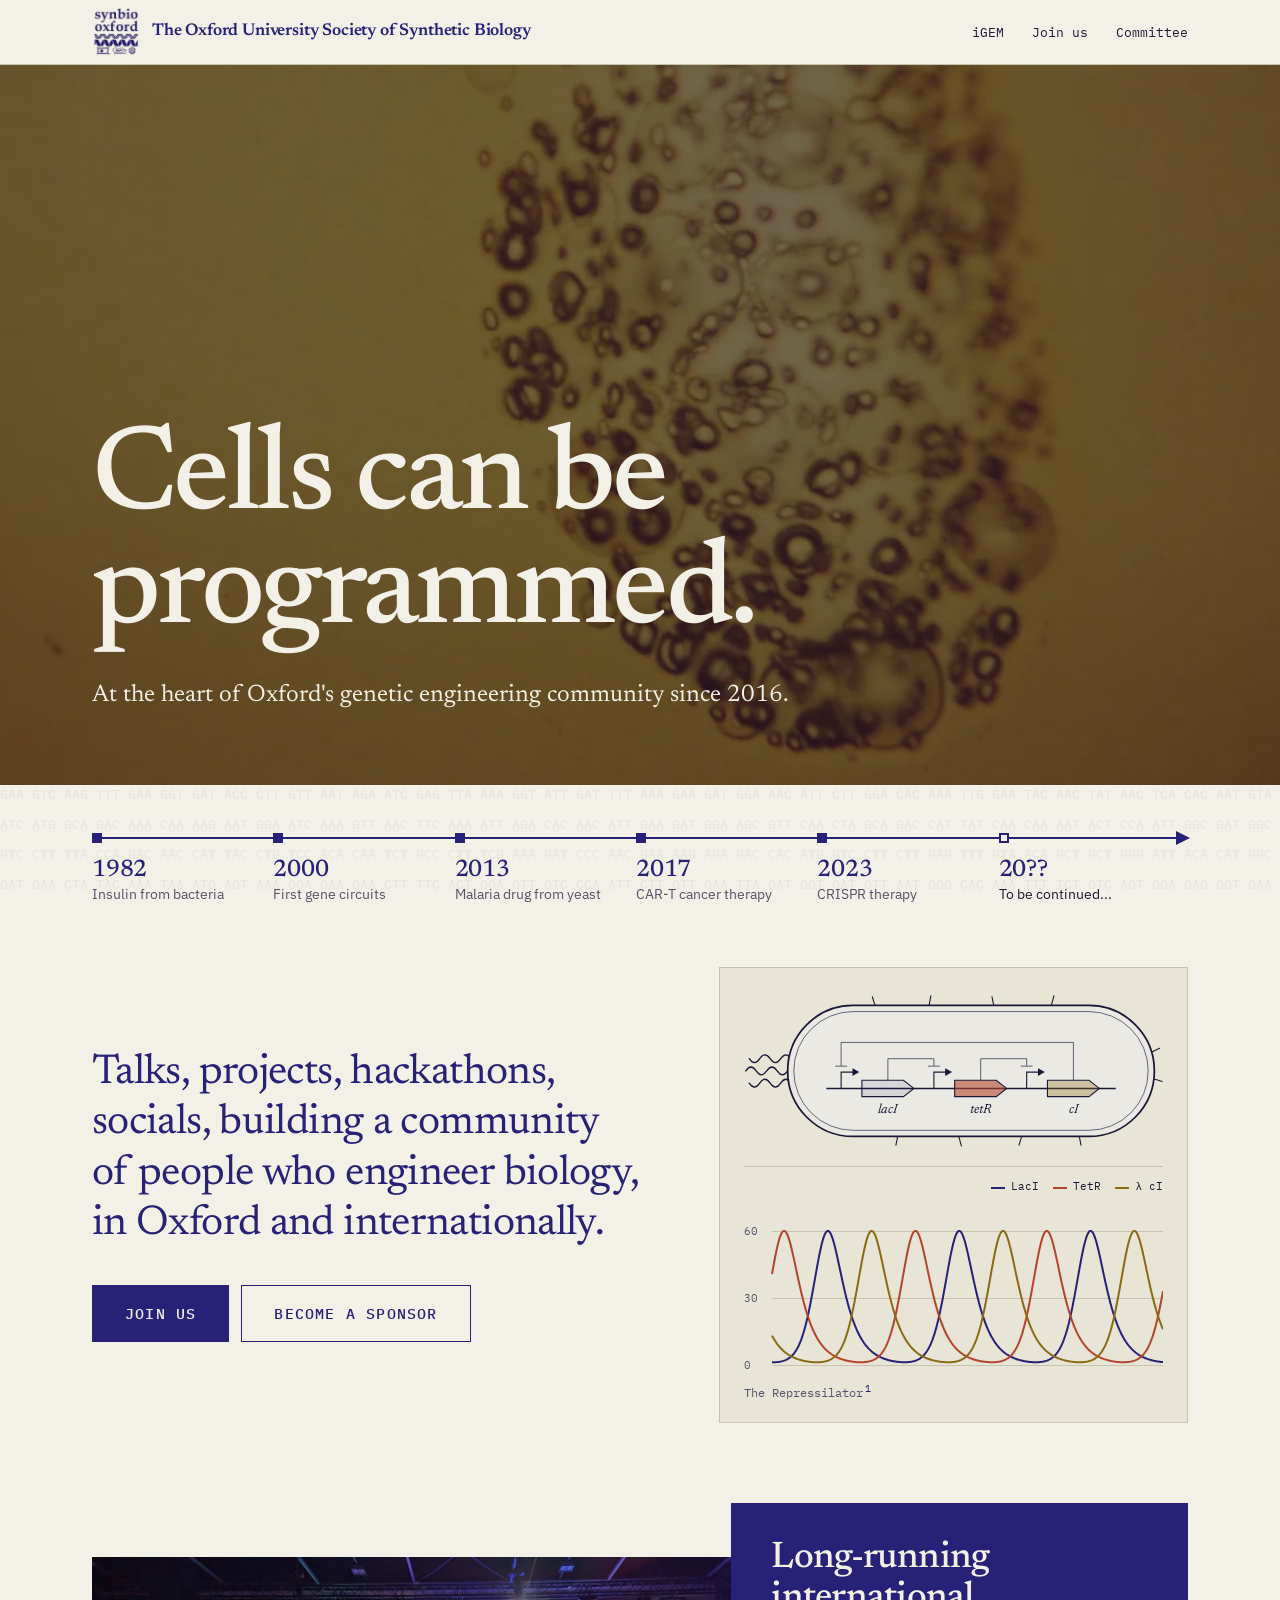
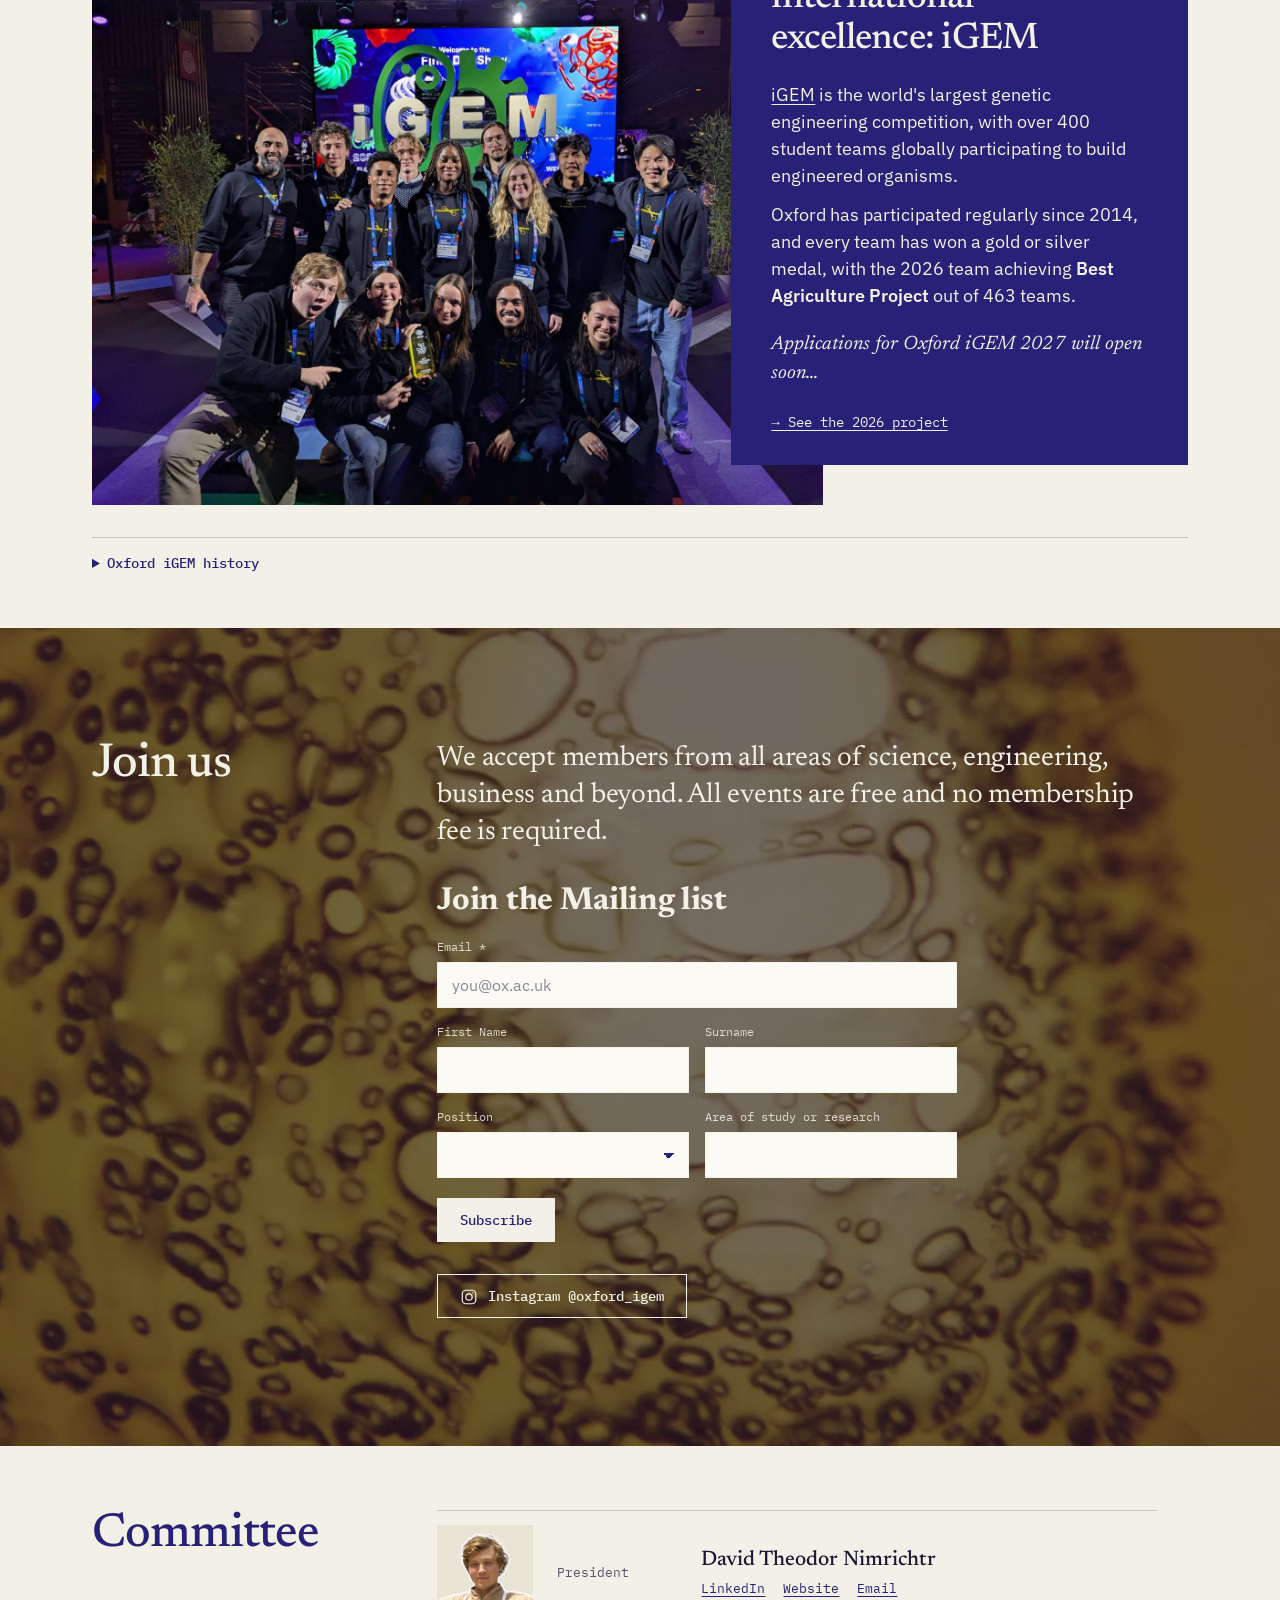
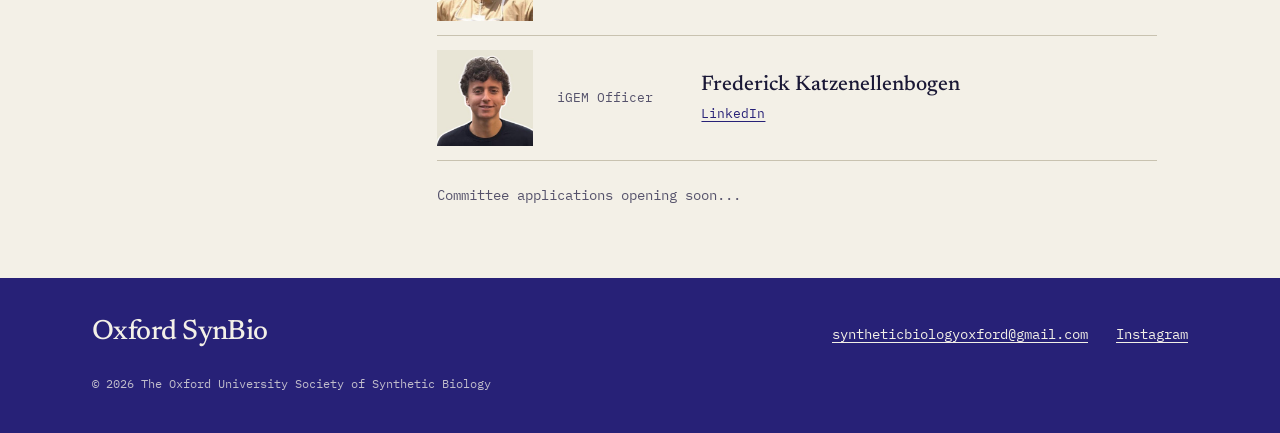
==== commit 61be5bdc: "Committee: Freddie is now iGEM Officer Co-authored-by: Tedodor423 <60900662+Tedodor423@users.noreply" ====
--- a/index.html
+++ b/index.html
@@ -268,7 +268,7 @@
       </div>
       <div class="row">
         <img src="assets/img/people/frederick-katzenellenbogen.jpg" width="320" height="320" alt="" loading="lazy">
-        <dt>Treasurer</dt>
+        <dt>iGEM Officer</dt>
         <dd><b>Frederick Katzenellenbogen</b><span><a href="https://www.linkedin.com/in/freddie-katzenellenbogen-49714a2b7">LinkedIn</a></span></dd>
       </div>
     </dl>
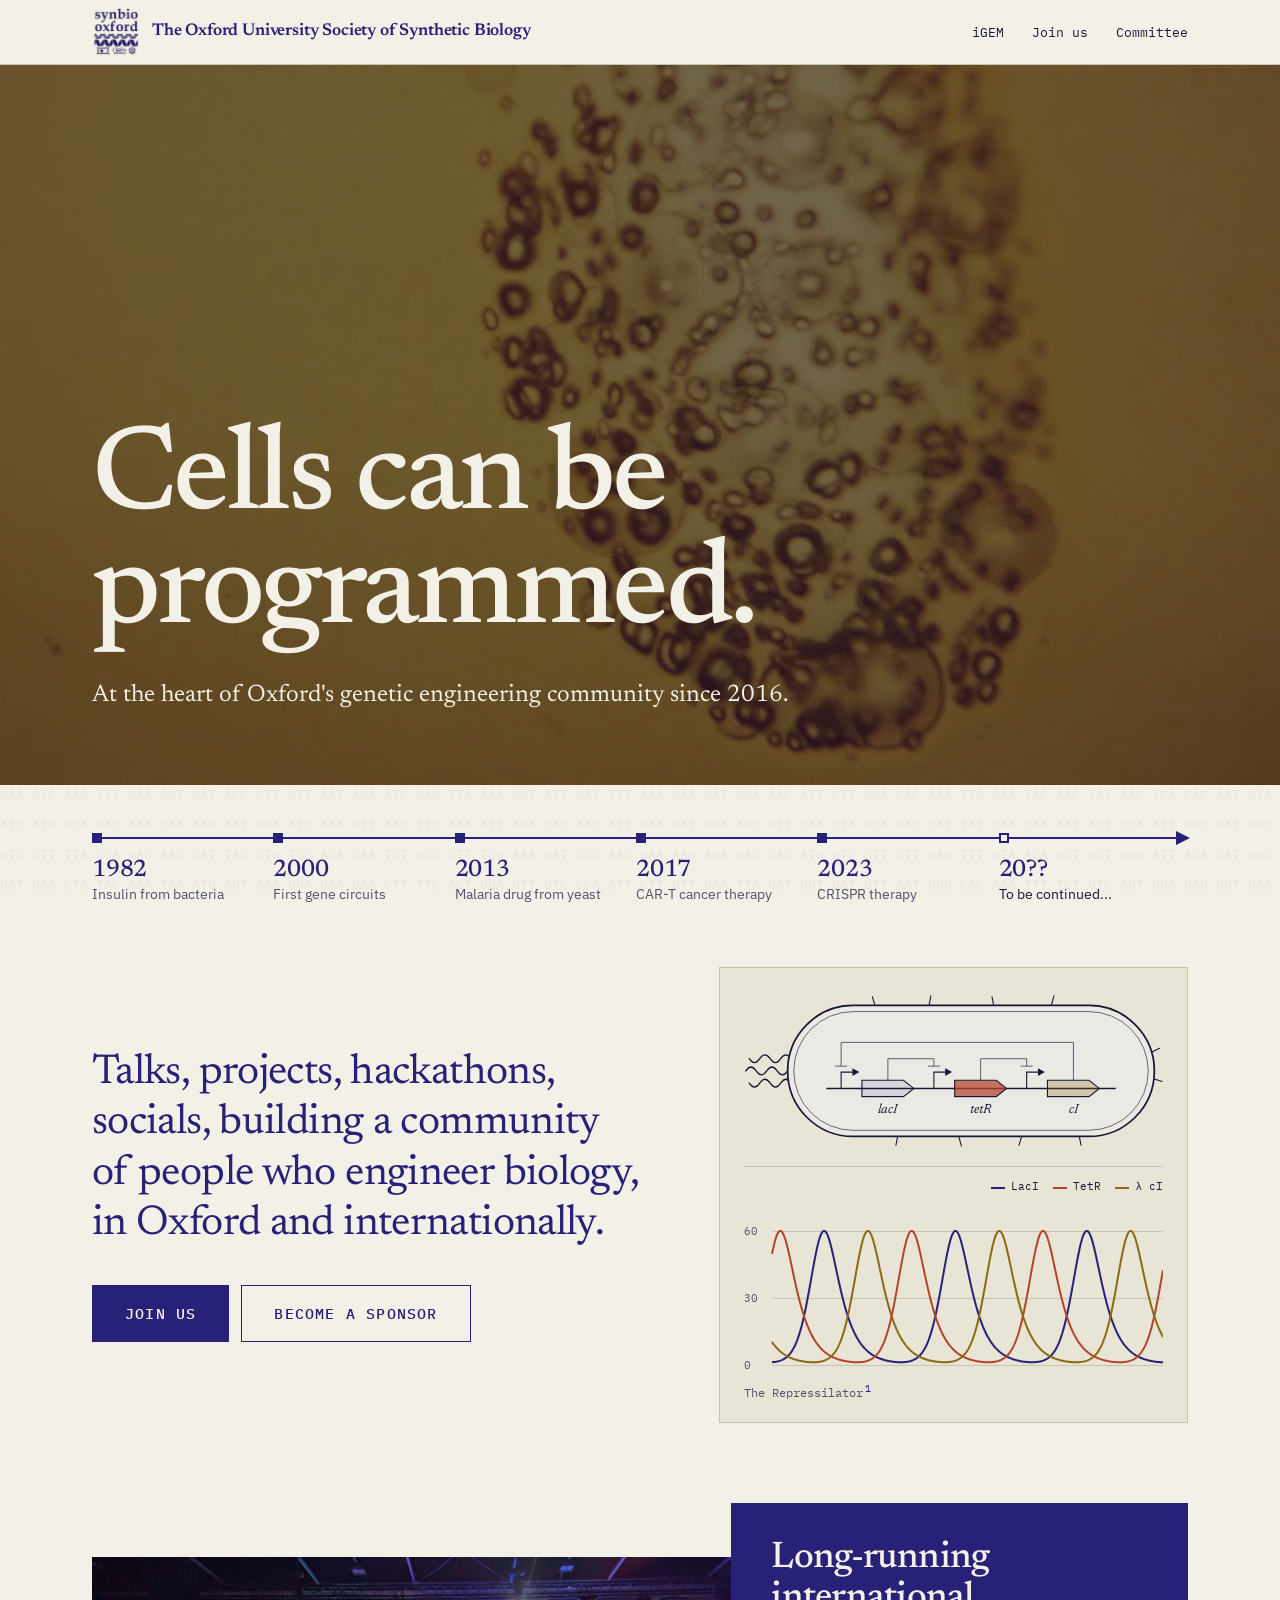
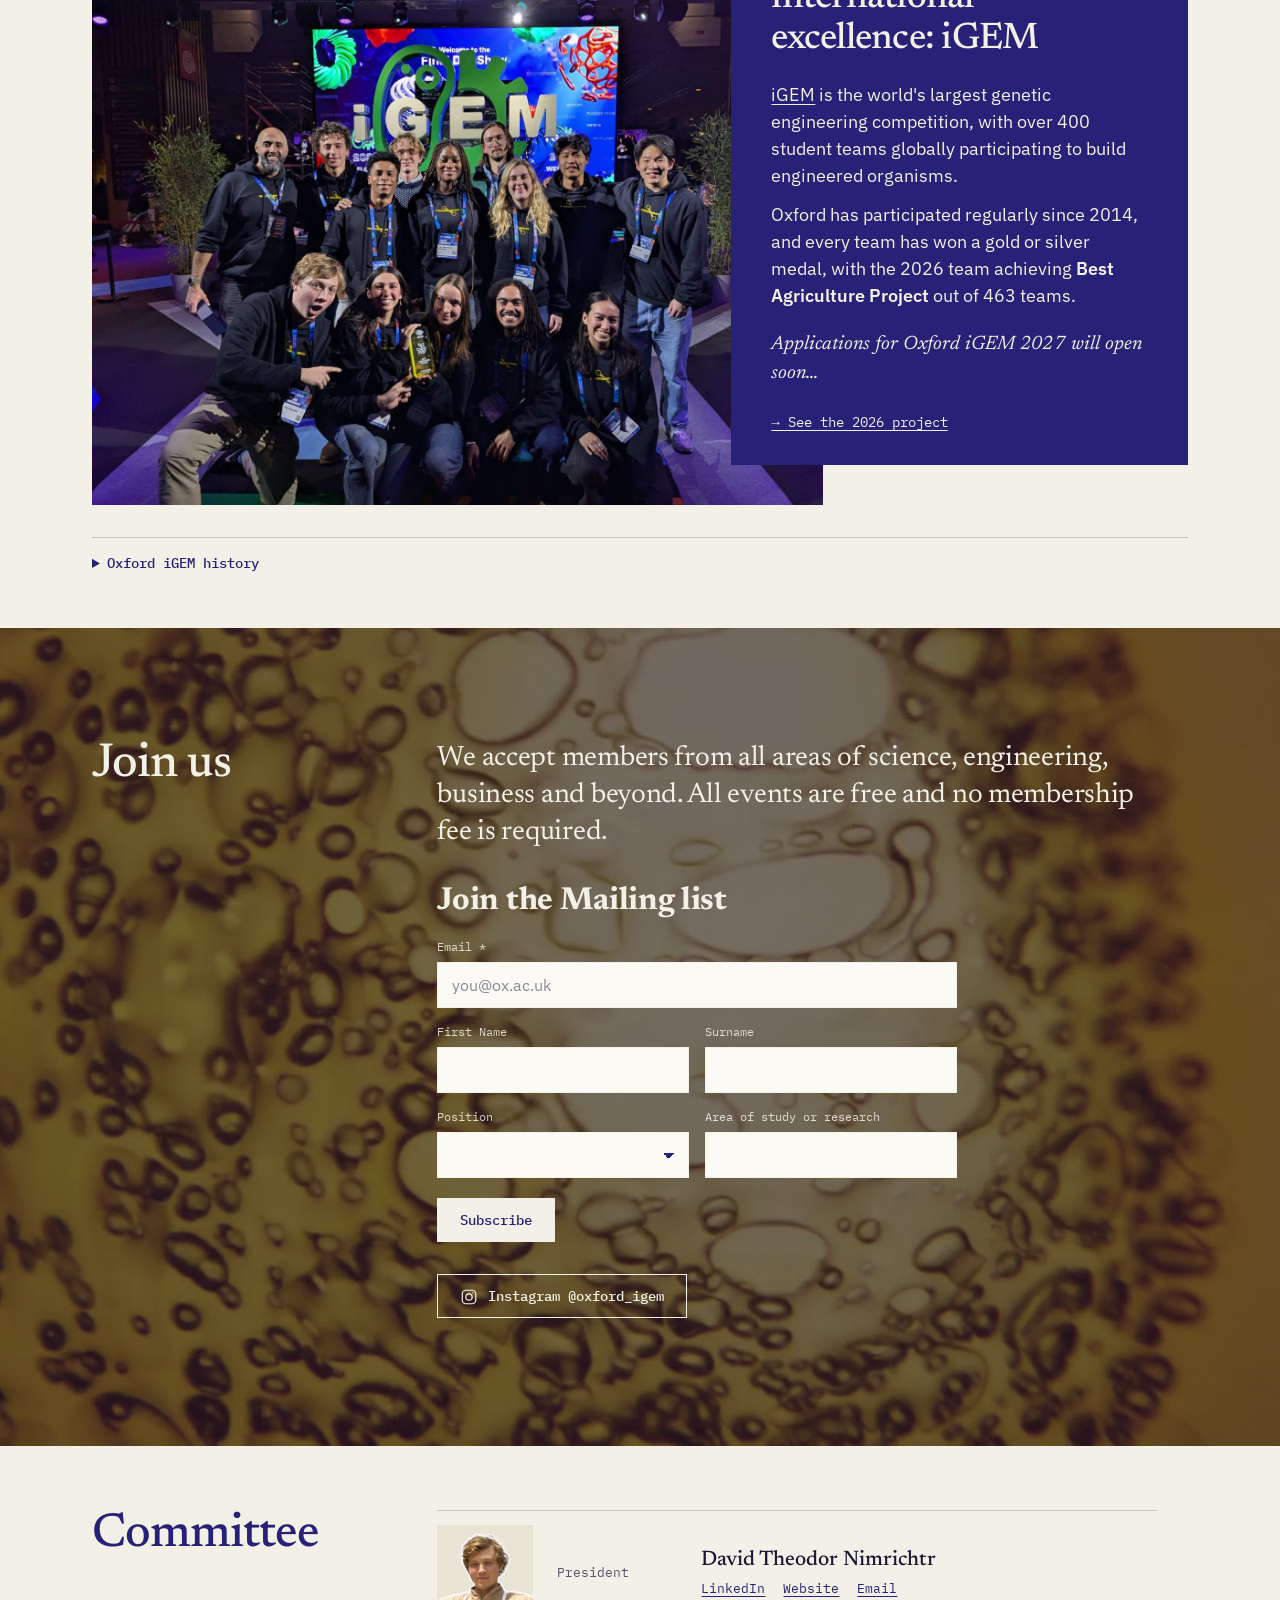
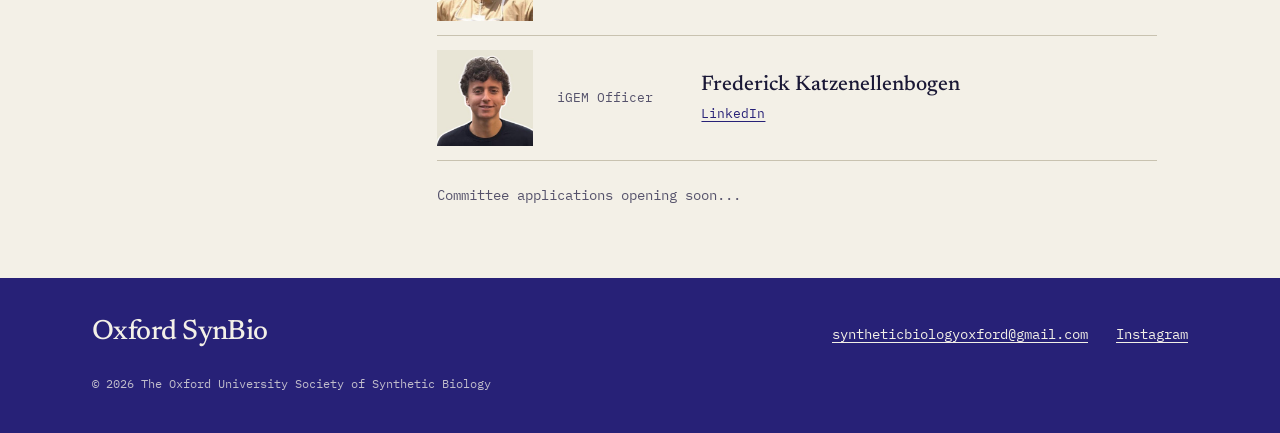
==== commit f9586a5a: "Play the video reels on every device The reels now ignore the reduce-motion setting, start on the fi" ====
--- a/index.html
+++ b/index.html
@@ -9,8 +9,8 @@
 <meta property="og:title" content="Oxford SynBio">
 <meta property="og:description" content="The Oxford University Society of Synthetic Biology.">
 <meta property="og:type" content="website">
-<meta property="og:url" content="https://oxfordsynbio.github.io/">
-<meta property="og:image" content="https://oxfordsynbio.github.io/assets/img/logo.jpg">
+<meta property="og:url" content="https://oxfordsynbio.org/">
+<meta property="og:image" content="https://oxfordsynbio.org/assets/img/logo.jpg">
 <link rel="icon" href="assets/img/favicon.png">
 <link rel="apple-touch-icon" href="assets/img/apple-touch-icon.png">
 <link rel="preload" href="assets/fonts/newsreader-latin-wght-normal.woff2" as="font" type="font/woff2" crossorigin>
@@ -179,7 +179,7 @@
 <!-- ============================== JOIN ============================== -->
 <section class="band" id="join">
   <!-- A second reel: six clips, 12 seconds, no sound. It shares the two microscope clips and the milk with the first. Built from the footage in assets/stock-vids. -->
-  <video class="band-video" data-lazy muted loop playsinline preload="none" poster="assets/video/reel-join-poster.jpg" aria-hidden="true" tabindex="-1">
+  <video class="band-video" autoplay muted loop playsinline preload="metadata" poster="assets/video/reel-join-poster.jpg" aria-hidden="true" tabindex="-1">
     <source src="assets/video/reel-join-small.mp4" type="video/mp4" media="(max-width: 760px)">
     <source src="assets/video/reel-join.mp4" type="video/mp4">
   </video>
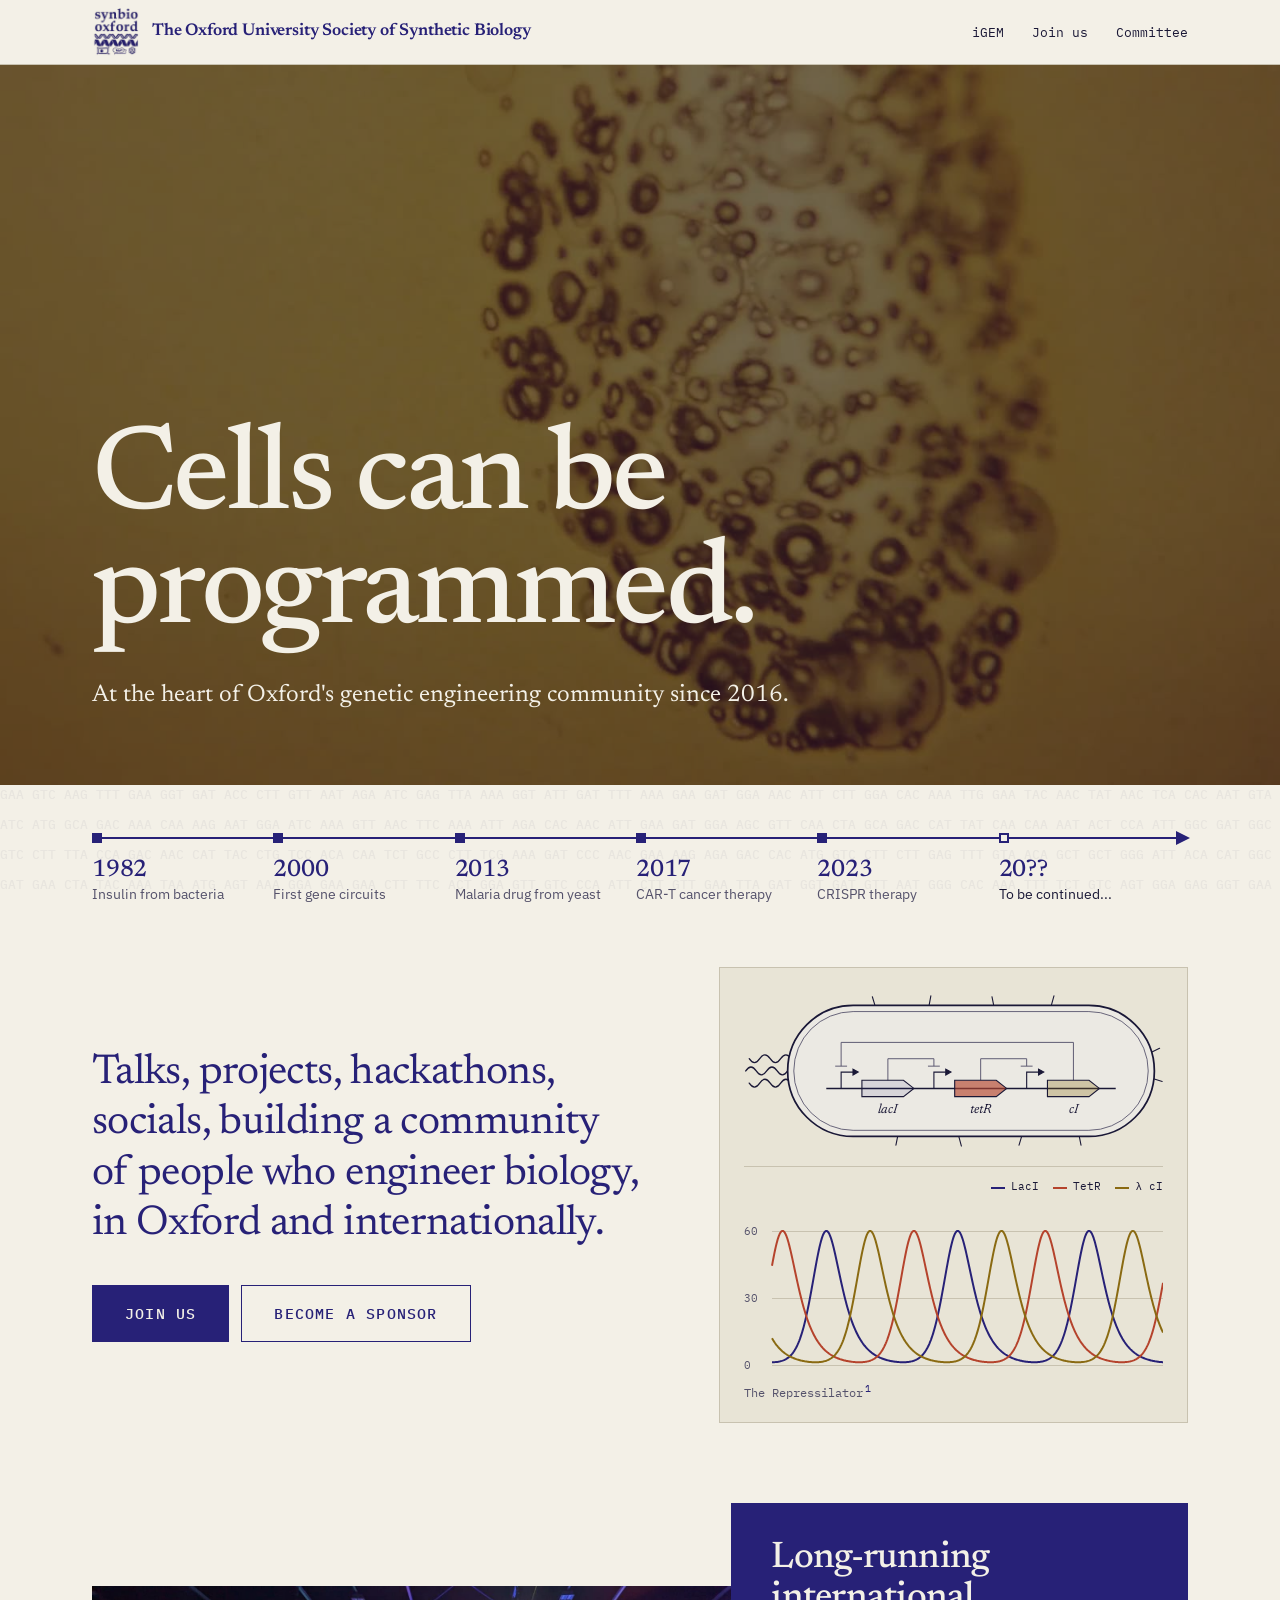
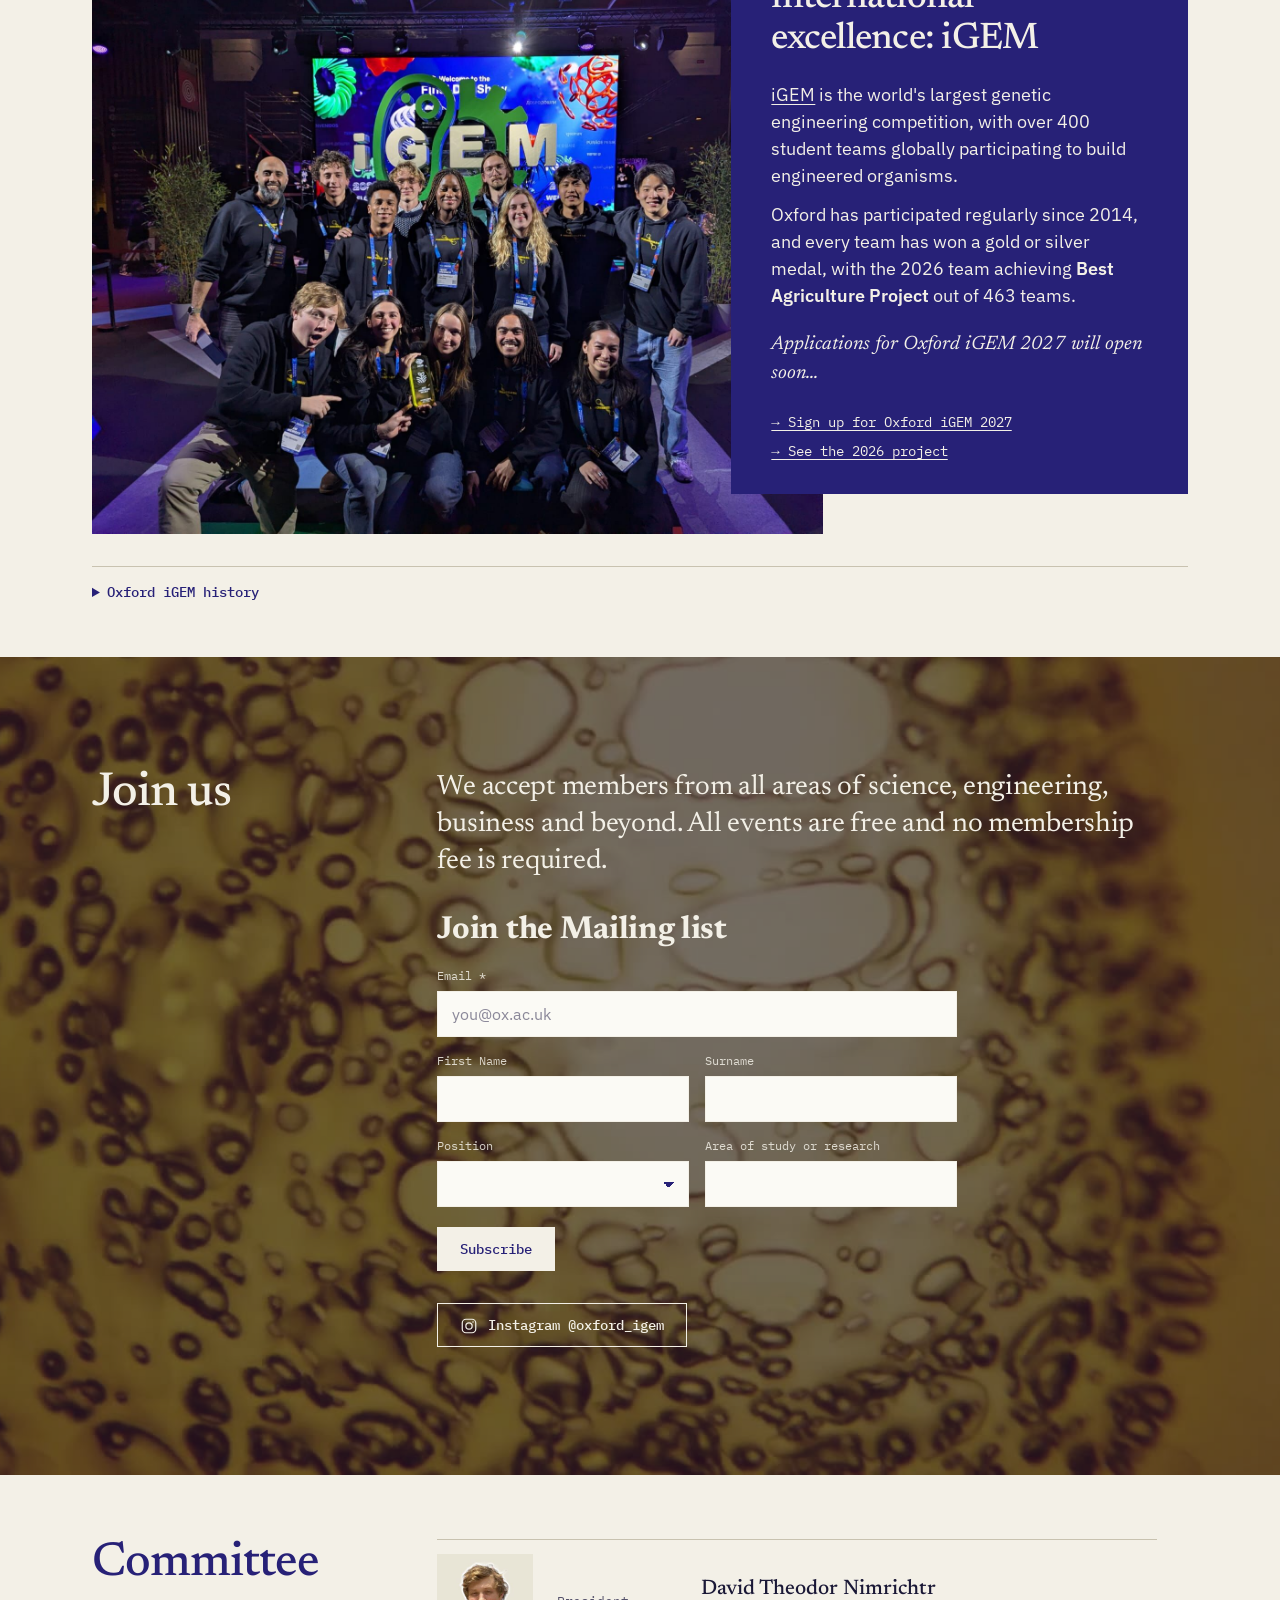
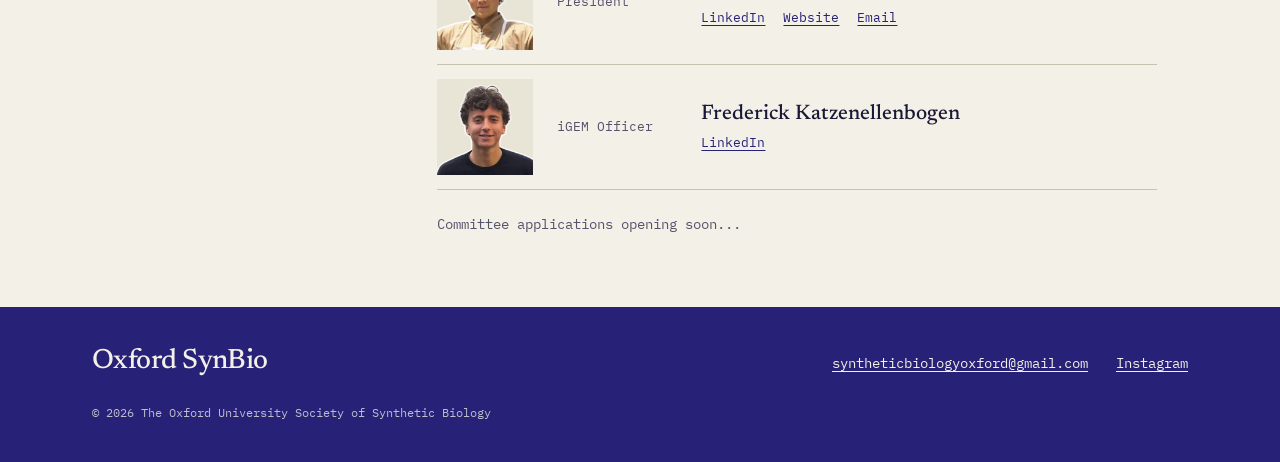
==== commit 901d0042: "Add /igem as a short link to the iGEM sign-up form, and link the form from the iGEM card Co-Authored" ====
--- a/index.html
+++ b/index.html
@@ -145,6 +145,7 @@
       <p>Oxford has participated regularly since 2014, and every team has won a gold or silver medal, with the 2026 team achieving <b>Best Agriculture Project</b> out of 463 teams.</p>
       <p class="igem-soon"><em>Applications for Oxford iGEM 2027 will open soon...</em></p>
       <p class="linkrow">
+        <a href="https://forms.gle/byqDJnNgoPwPXjt19">→ Sign up for Oxford iGEM 2027</a>
         <a href="https://2026.igem.wiki/oxford">→ See the 2026 project</a>
       </p>
     </div>
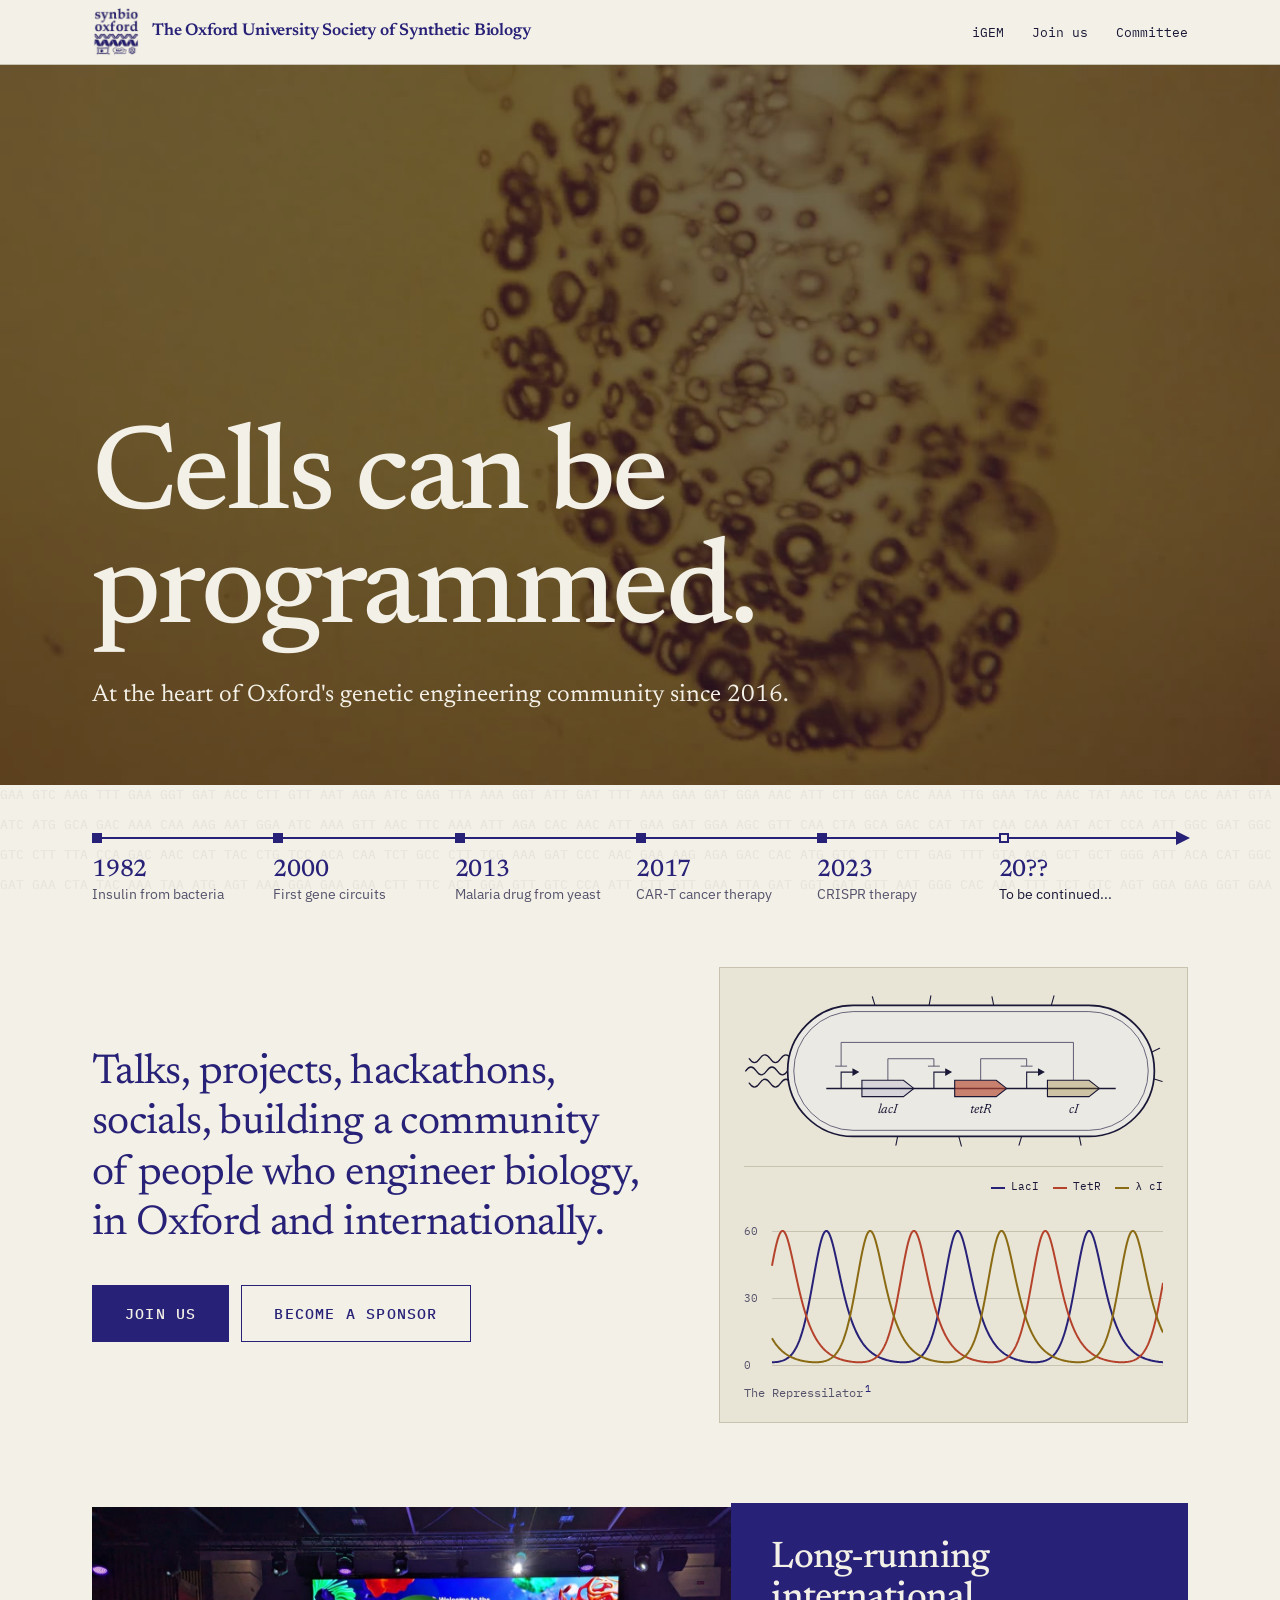
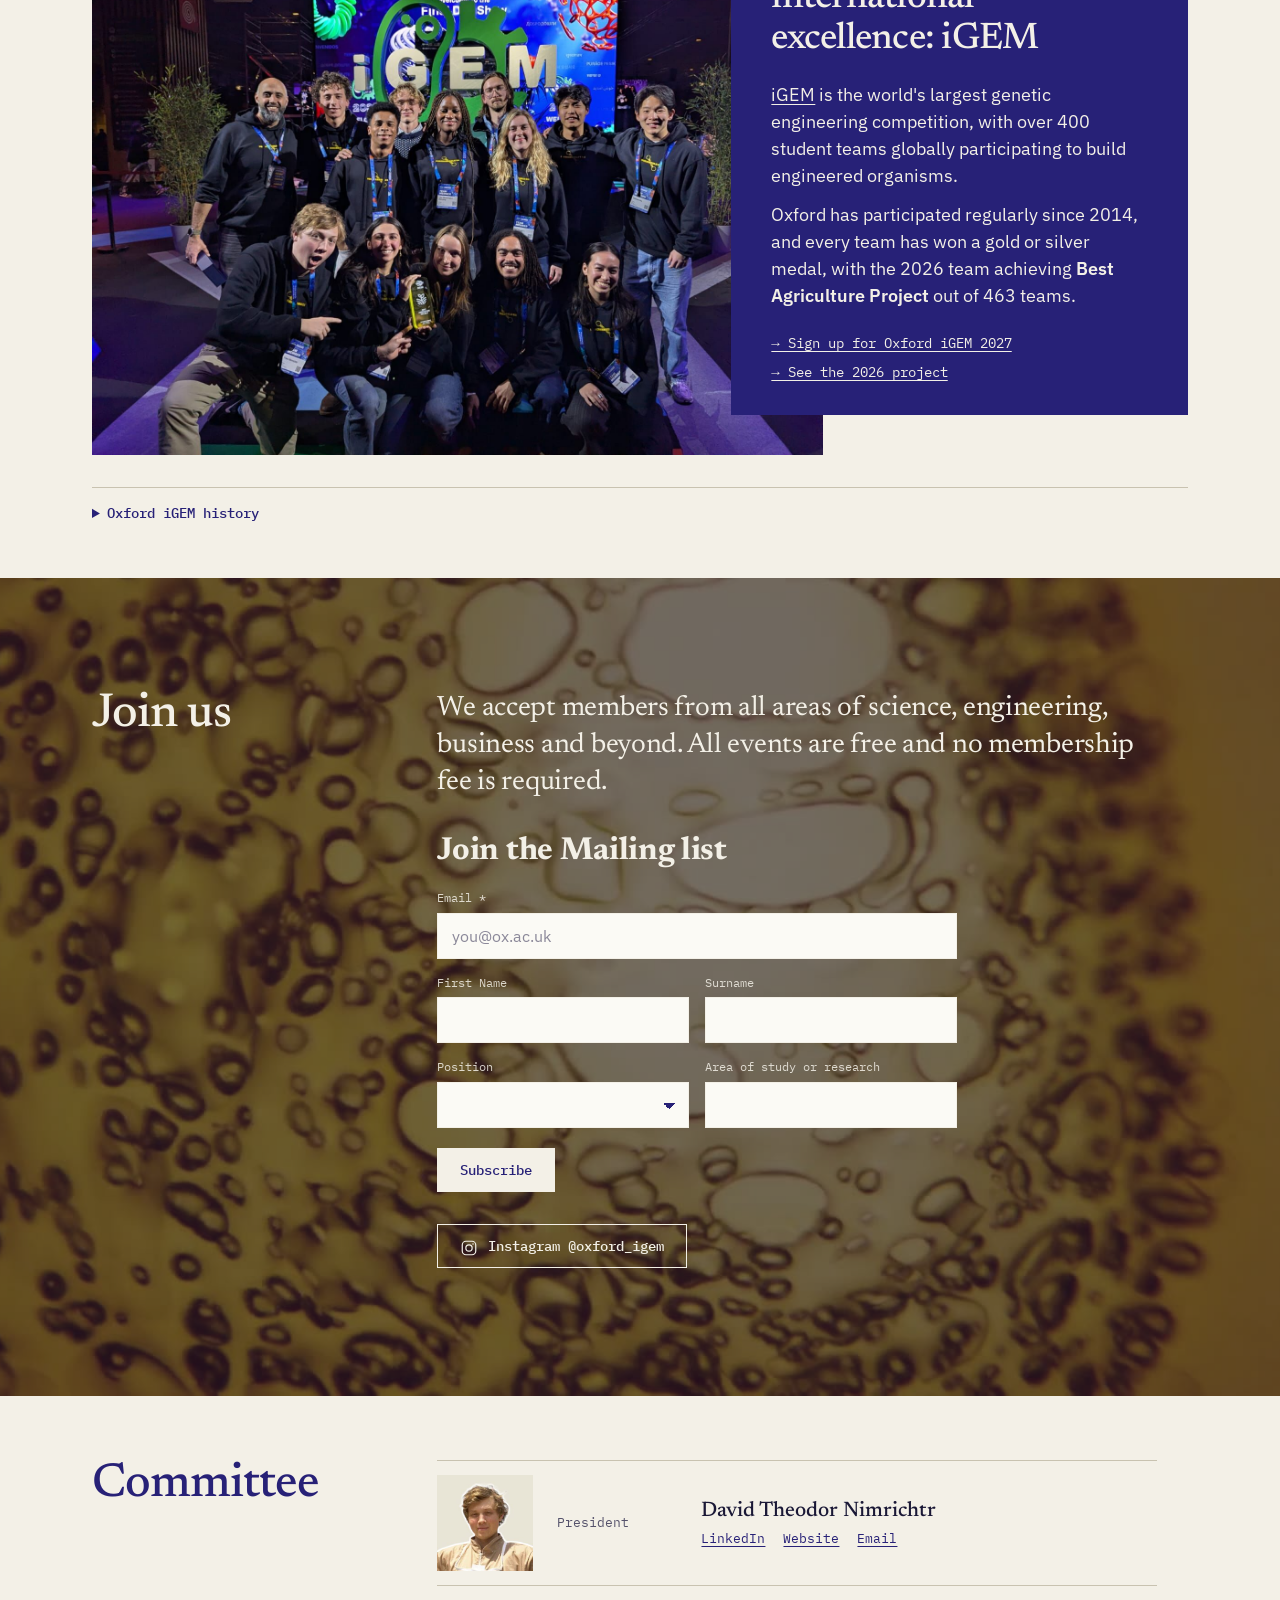
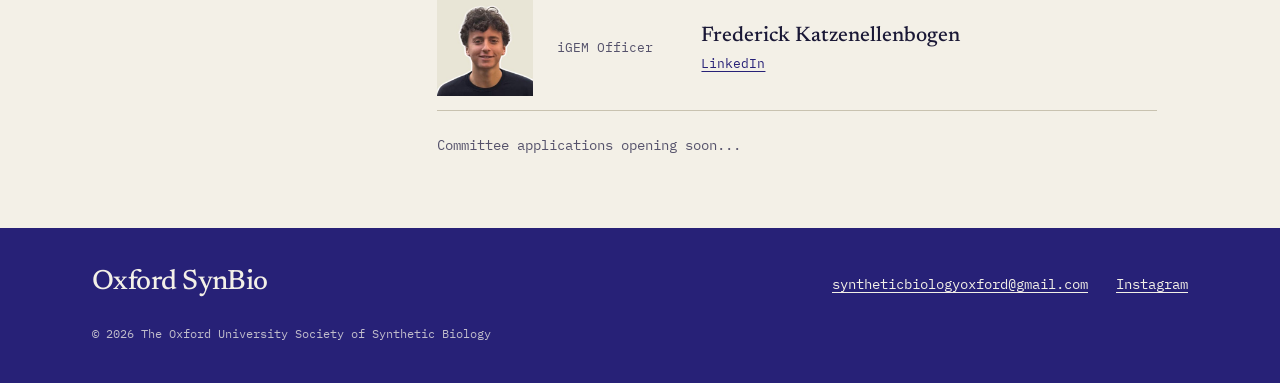
==== commit 0c82ee91: "Drop the 'applications will open soon' line now the sign-up form is linked Co-Authored-By: Claude Fa" ====
--- a/index.html
+++ b/index.html
@@ -143,7 +143,6 @@
       <h2>Long-running international excellence: iGEM</h2>
       <p><a href="https://igem.org">iGEM</a> is the world's largest genetic engineering competition, with over 400 student teams globally participating to build engineered organisms.</p>
       <p>Oxford has participated regularly since 2014, and every team has won a gold or silver medal, with the 2026 team achieving <b>Best Agriculture Project</b> out of 463 teams.</p>
-      <p class="igem-soon"><em>Applications for Oxford iGEM 2027 will open soon...</em></p>
       <p class="linkrow">
         <a href="https://forms.gle/byqDJnNgoPwPXjt19">→ Sign up for Oxford iGEM 2027</a>
         <a href="https://2026.igem.wiki/oxford">→ See the 2026 project</a>
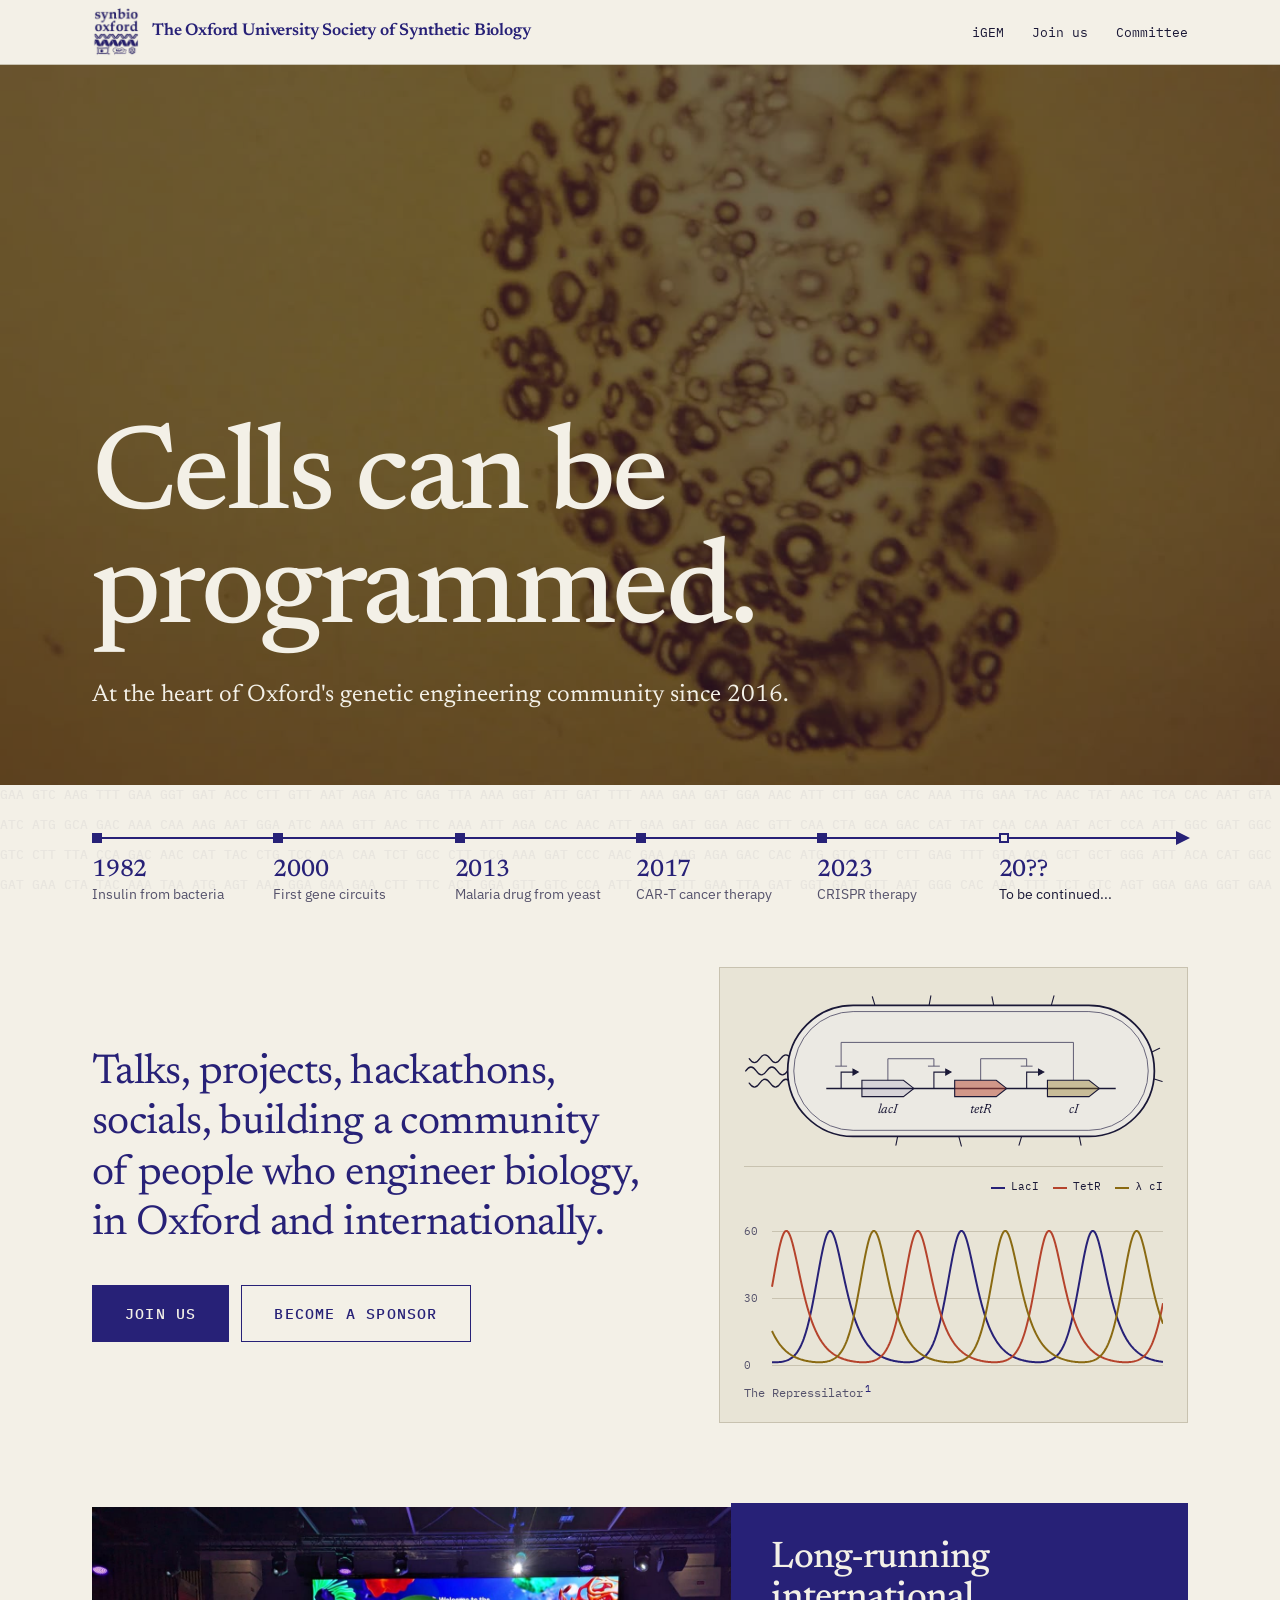
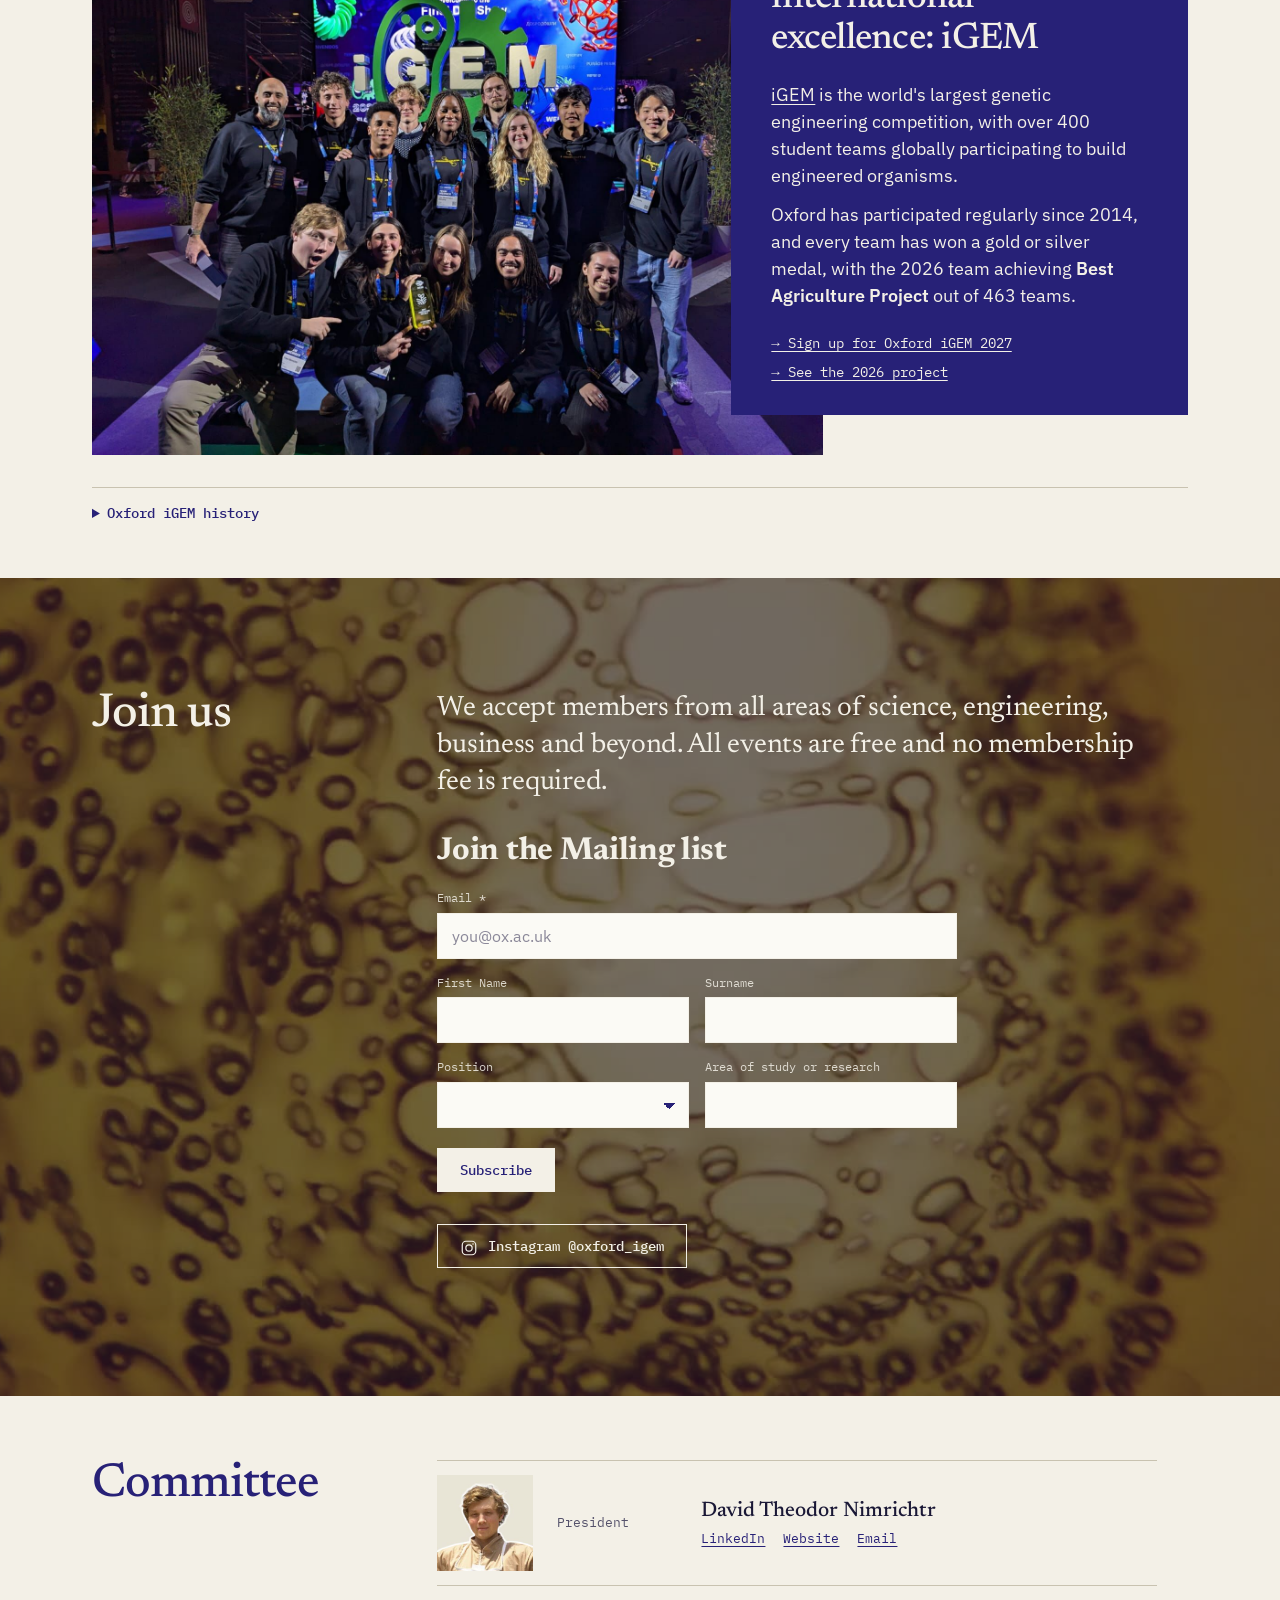
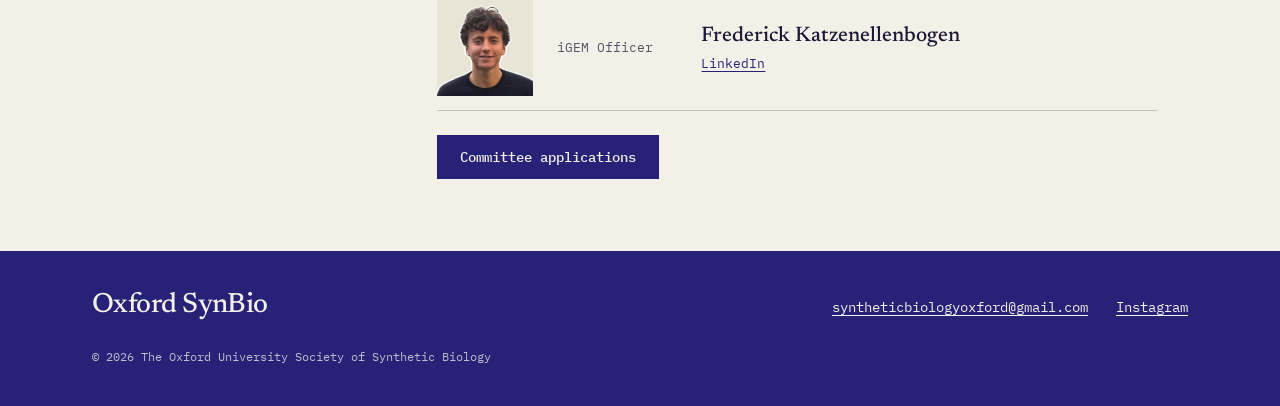
==== commit dcea800b: "Add committee applications link and /apply short link Replace the "opening soon" note under the comm" ====
--- a/index.html
+++ b/index.html
@@ -272,7 +272,7 @@
         <dd><b>Frederick Katzenellenbogen</b><span><a href="https://www.linkedin.com/in/freddie-katzenellenbogen-49714a2b7">LinkedIn</a></span></dd>
       </div>
     </dl>
-    <p class="soon">Committee applications opening soon...</p>
+    <p class="apply"><a class="btn btn-solid" href="https://forms.gle/1fXyCV3DFuwmen659">Committee applications</a></p>
   </div>
 </section>
 
--- a/styles.css
+++ b/styles.css
@@ -323,7 +323,7 @@
 .row dd { margin: 0; }
 .row dd b { display: block; font: 500 21px/1.3 var(--serif); }
 .row dd span { display: flex; flex-wrap: wrap; gap: 4px 18px; margin-top: 4px; font: 400 13px/1.5 var(--mono); color: var(--ink-soft); }
-.soon { margin: 0 !important; font: 400 14px/1.5 var(--mono); color: var(--ink-soft); }
+.apply { margin: 0 !important; }
 
 /* ---------- footer ---------- */
 
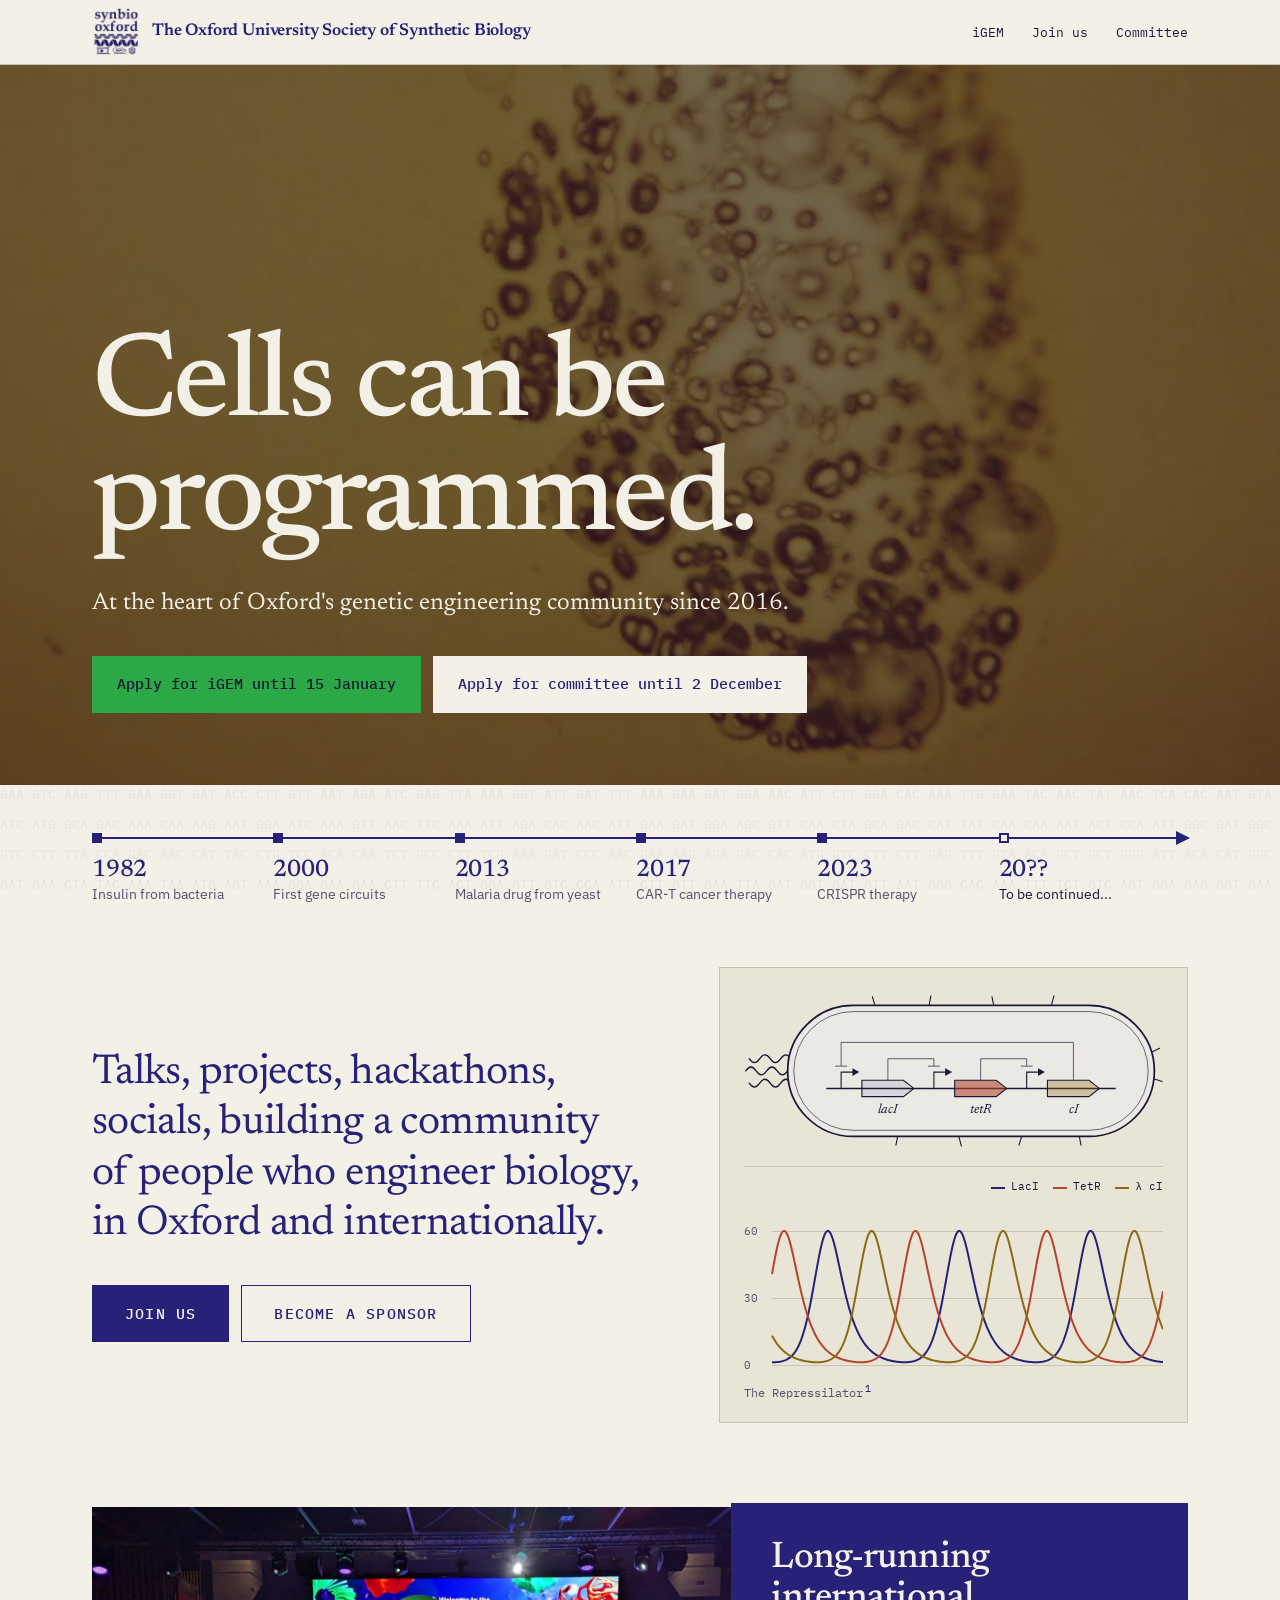
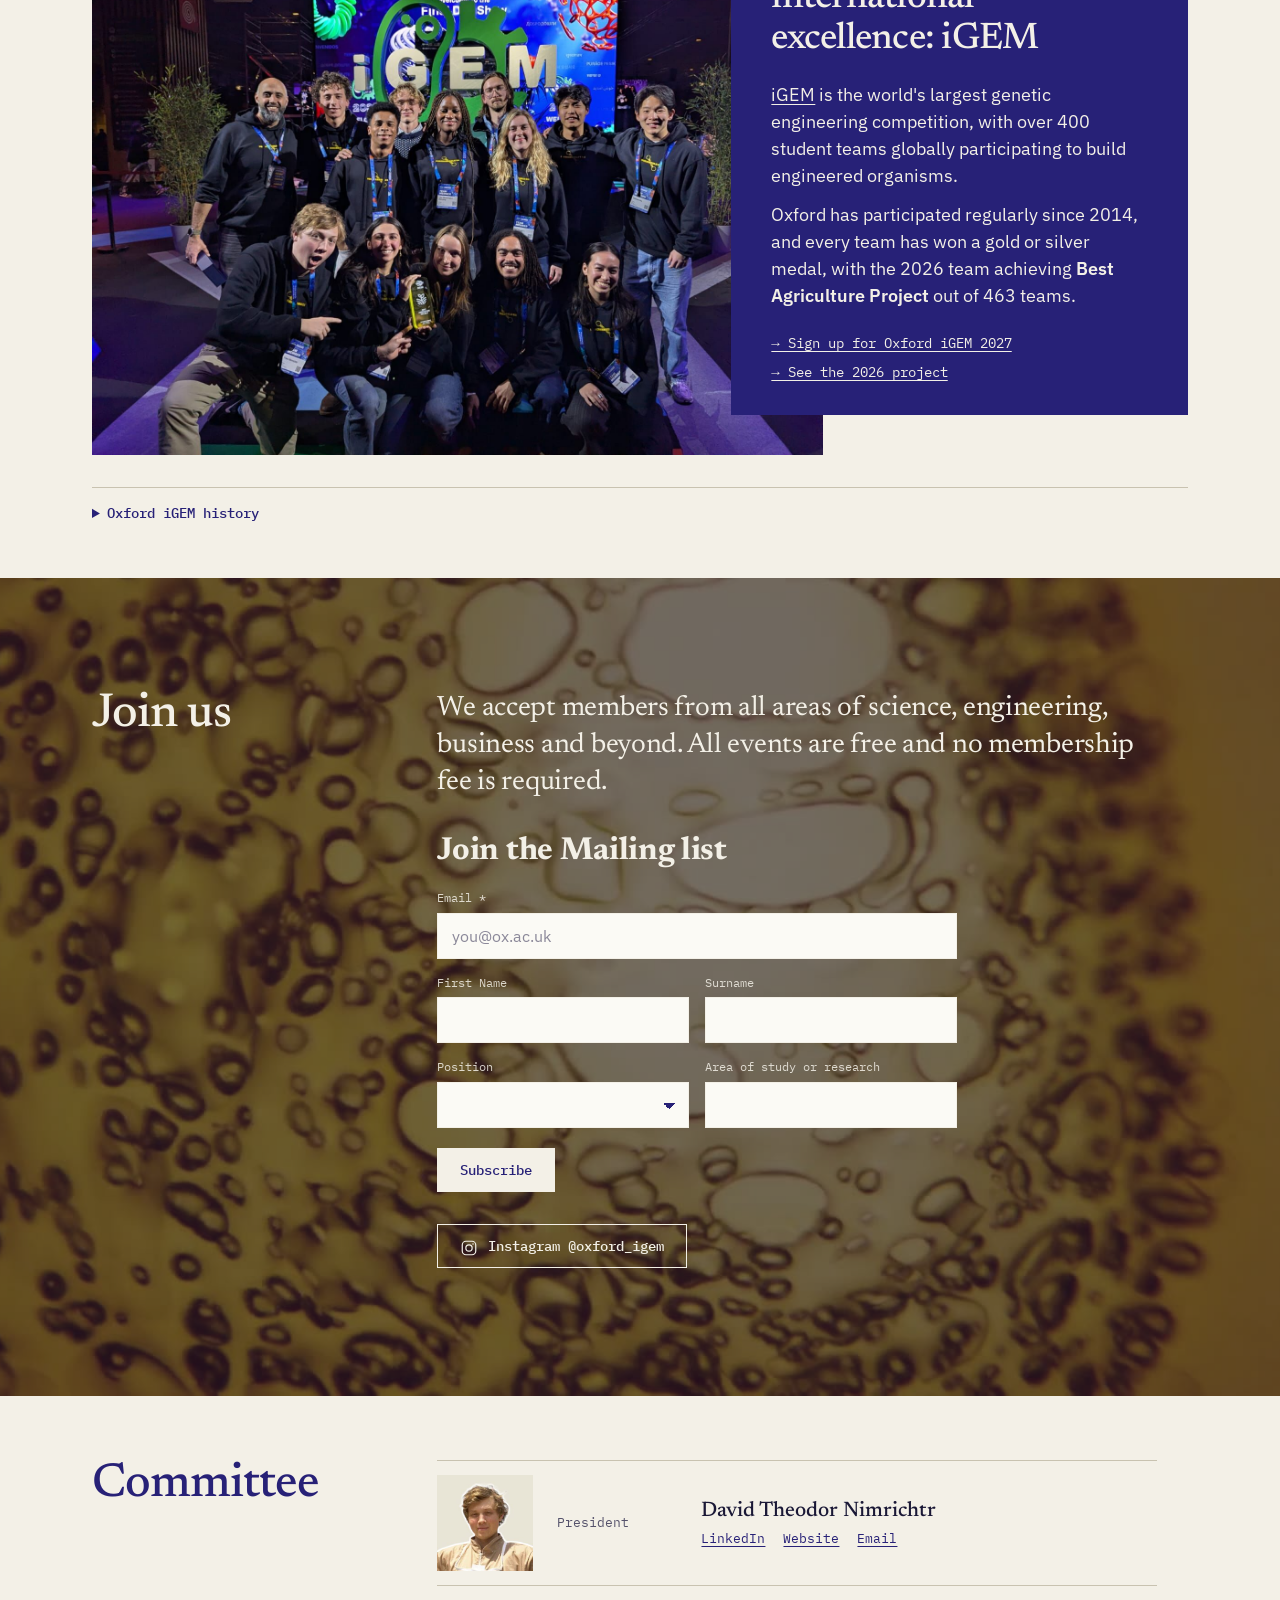
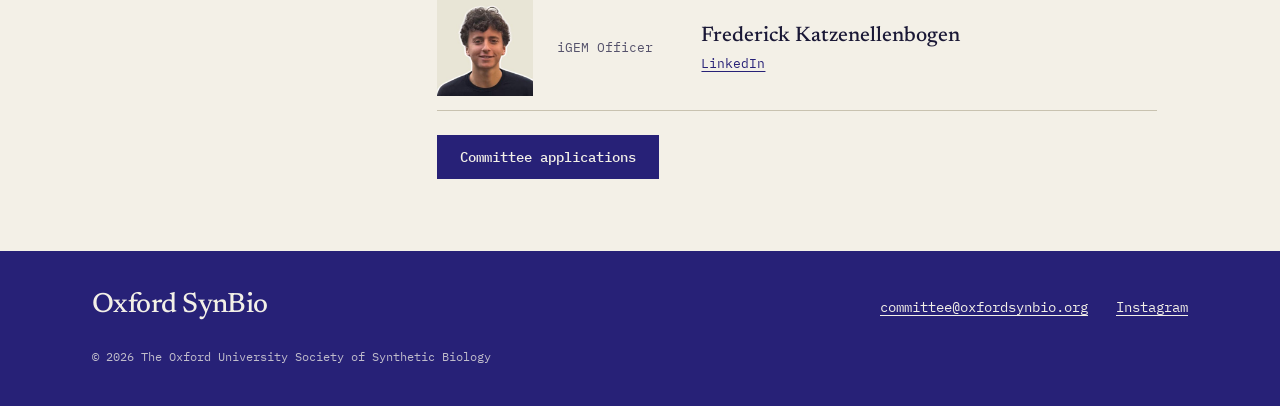
==== commit 5eeabf80: "Add iGEM and committee apply buttons to the hero, and use committee@oxfordsynbio.org The hero now ha" ====
--- a/index.html
+++ b/index.html
@@ -49,6 +49,11 @@
   <div class="hero wrap">
     <h1>Cells can be programmed.</h1>
     <p class="lede">At the heart of Oxford's genetic engineering community since 2016.</p>
+    <!-- Open applications. When a deadline passes, delete its button. -->
+    <p class="hero-actions">
+      <a class="btn btn-igem" href="https://forms.gle/byqDJnNgoPwPXjt19">Apply for iGEM until 15 January</a>
+      <a class="btn btn-solid" href="https://forms.gle/1fXyCV3DFuwmen659">Apply for committee until 2 December</a>
+    </p>
   </div>
 </section>
 
@@ -70,7 +75,7 @@
     <p>Talks, projects, hackathons, socials, building a community of people who engineer biology, in Oxford and internationally.</p>
     <p class="pitch-actions">
       <a class="btn btn-solid btn-big" href="#join">Join us</a>
-      <a class="btn btn-big" href="mailto:syntheticbiologyoxford@gmail.com?subject=Sponsoring%20Oxford%20SynBio">Become a sponsor</a>
+      <a class="btn btn-big" href="mailto:committee@oxfordsynbio.org?subject=Sponsoring%20Oxford%20SynBio">Become a sponsor</a>
     </p>
   </div>
 
@@ -282,7 +287,7 @@
   <div class="wrap foot-in">
     <p class="foot-name">Oxford SynBio</p>
     <p class="foot-links">
-      <a href="mailto:syntheticbiologyoxford@gmail.com">syntheticbiologyoxford@gmail.com</a>
+      <a href="mailto:committee@oxfordsynbio.org">committee@oxfordsynbio.org</a>
       <a href="https://www.instagram.com/oxford_igem/">Instagram</a>
     </p>
     <p class="fine">© 2026 The Oxford University Society of Synthetic Biology</p>
--- a/styles.css
+++ b/styles.css
@@ -10,6 +10,8 @@
             blue    #272177  the blue of the society logo: headings, links, buttons, bands
             red     #b5432c  second data series (TetR), and error messages
             ochre   #8a6a12  third data series (cI), and nothing else
+            igem    #2ba946  the green of the iGEM logo: the iGEM apply button, and nothing else
+                             (#5aaa47, iGEM's lighter green, is its hover)
   Type      Newsreader for headings, IBM Plex Sans for text,
             IBM Plex Mono for labels and anything that reads like a sequence.
   Corners   square everywhere. The bacterium is the one exception, because it is one.
@@ -37,6 +39,8 @@
   --blue: #272177;
   --red: #b5432c;
   --ochre: #8a6a12;
+  --igem: #2ba946;
+  --igem-light: #5aaa47;
   --gutter: 32px;
 
   --serif: "Newsreader", "Iowan Old Style", Georgia, serif;
@@ -141,6 +145,13 @@
 }
 
 .lede { margin: 28px 0 0; max-width: 30em; font: 400 clamp(19px, 2vw, 24px)/1.4 var(--serif); }
+
+/* the apply buttons under the lede; normal case, so iGEM stays iGEM */
+.hero-actions { display: flex; flex-wrap: wrap; gap: 12px; margin: 36px 0 0; }
+.hero-actions .btn { padding: 18px 24px; font: 500 15px/1.25 var(--mono); }
+/* dark text on the green: white on it is too faint to read */
+.band .hero-actions .btn-igem { background: var(--igem); border-color: var(--igem); color: var(--ink); }
+.band .hero-actions .btn-igem:hover { background: var(--igem-light); border-color: var(--igem-light); color: var(--ink); }
 
 /* ---------- hero figure: E. coli carrying the repressilator ---------- */
 
@@ -352,6 +363,8 @@
 @media (max-width: 760px) {
   :root { --gutter: 16px; }
   .brand img { width: 40px; height: 40px; }
+  .hero-actions { margin-top: 28px; }
+  .hero-actions .btn { padding: 16px 18px; font-size: 14px; }
   .top-in { gap: 12px; }
   .top nav .wide { display: none; }   /* the menu says "Join" on phones so the society name has room */
   .brand { gap: 10px; flex: 1 1 auto; min-width: 0; }
